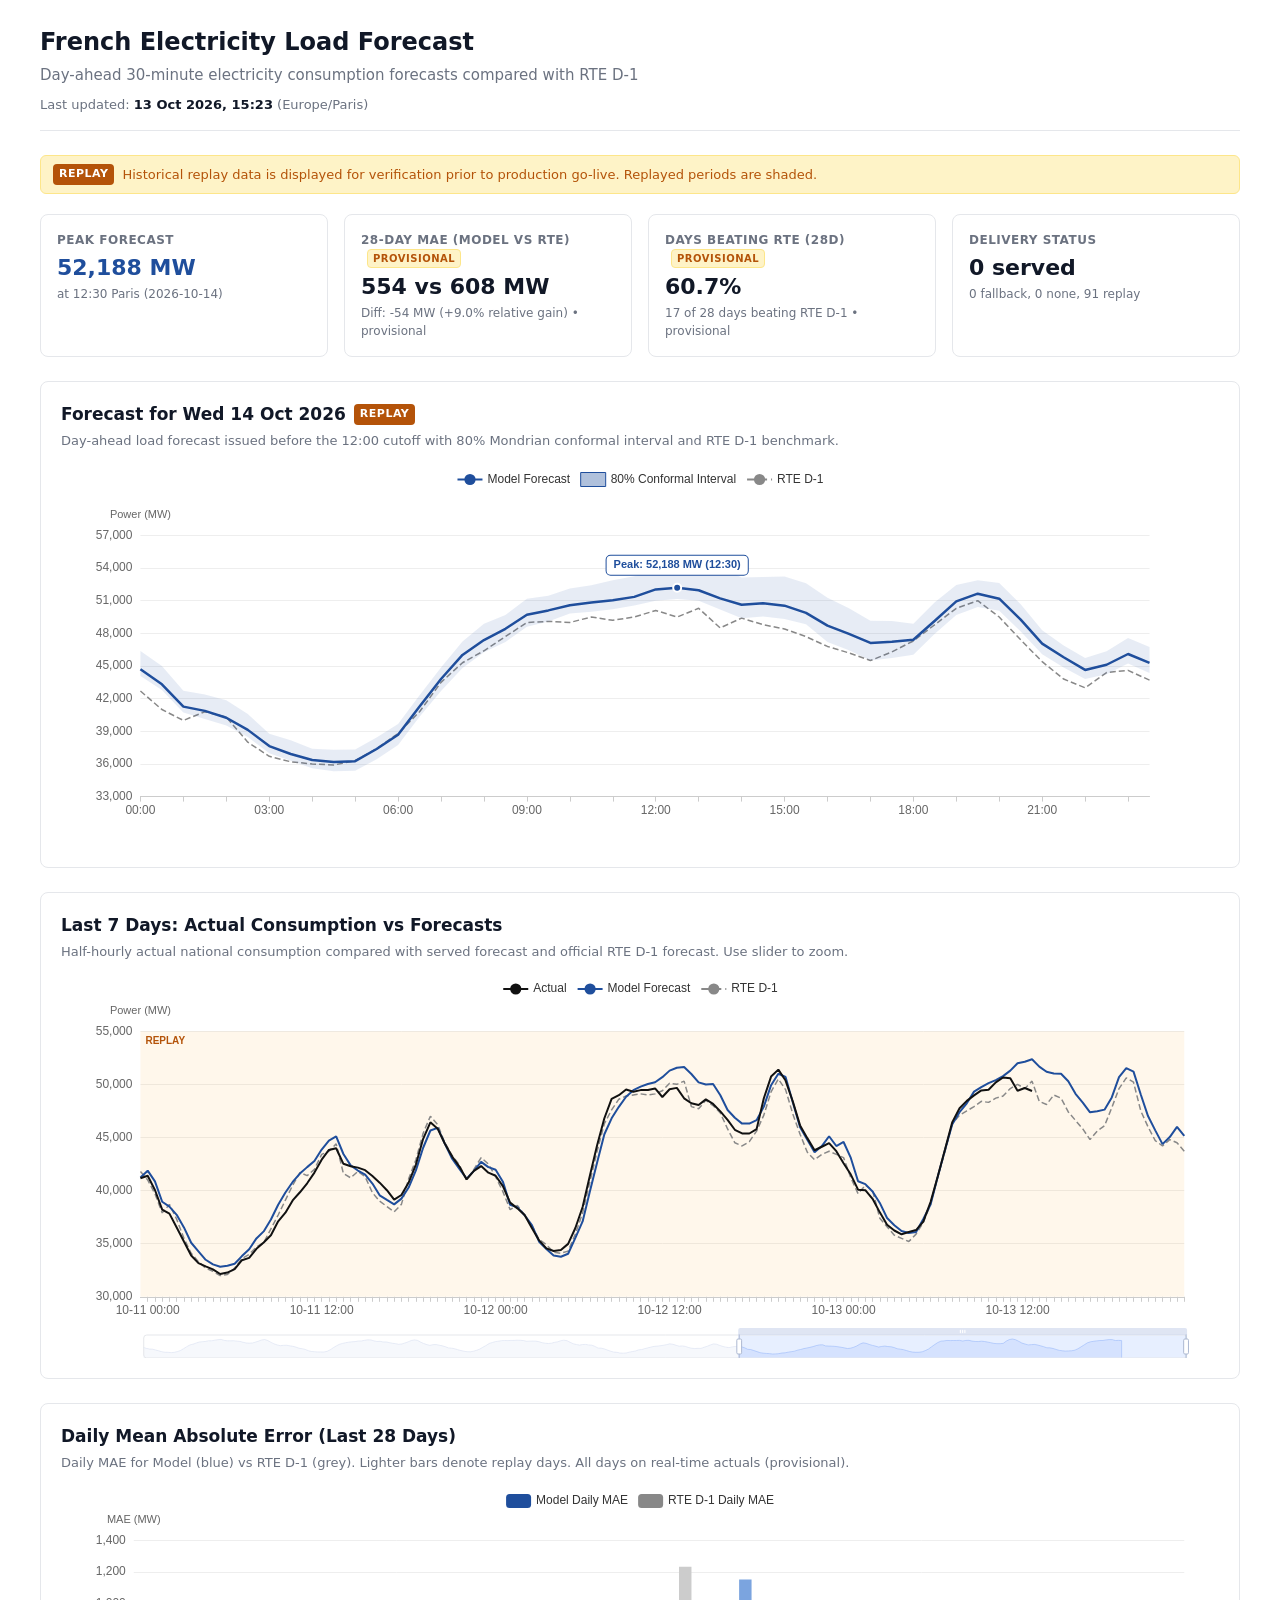
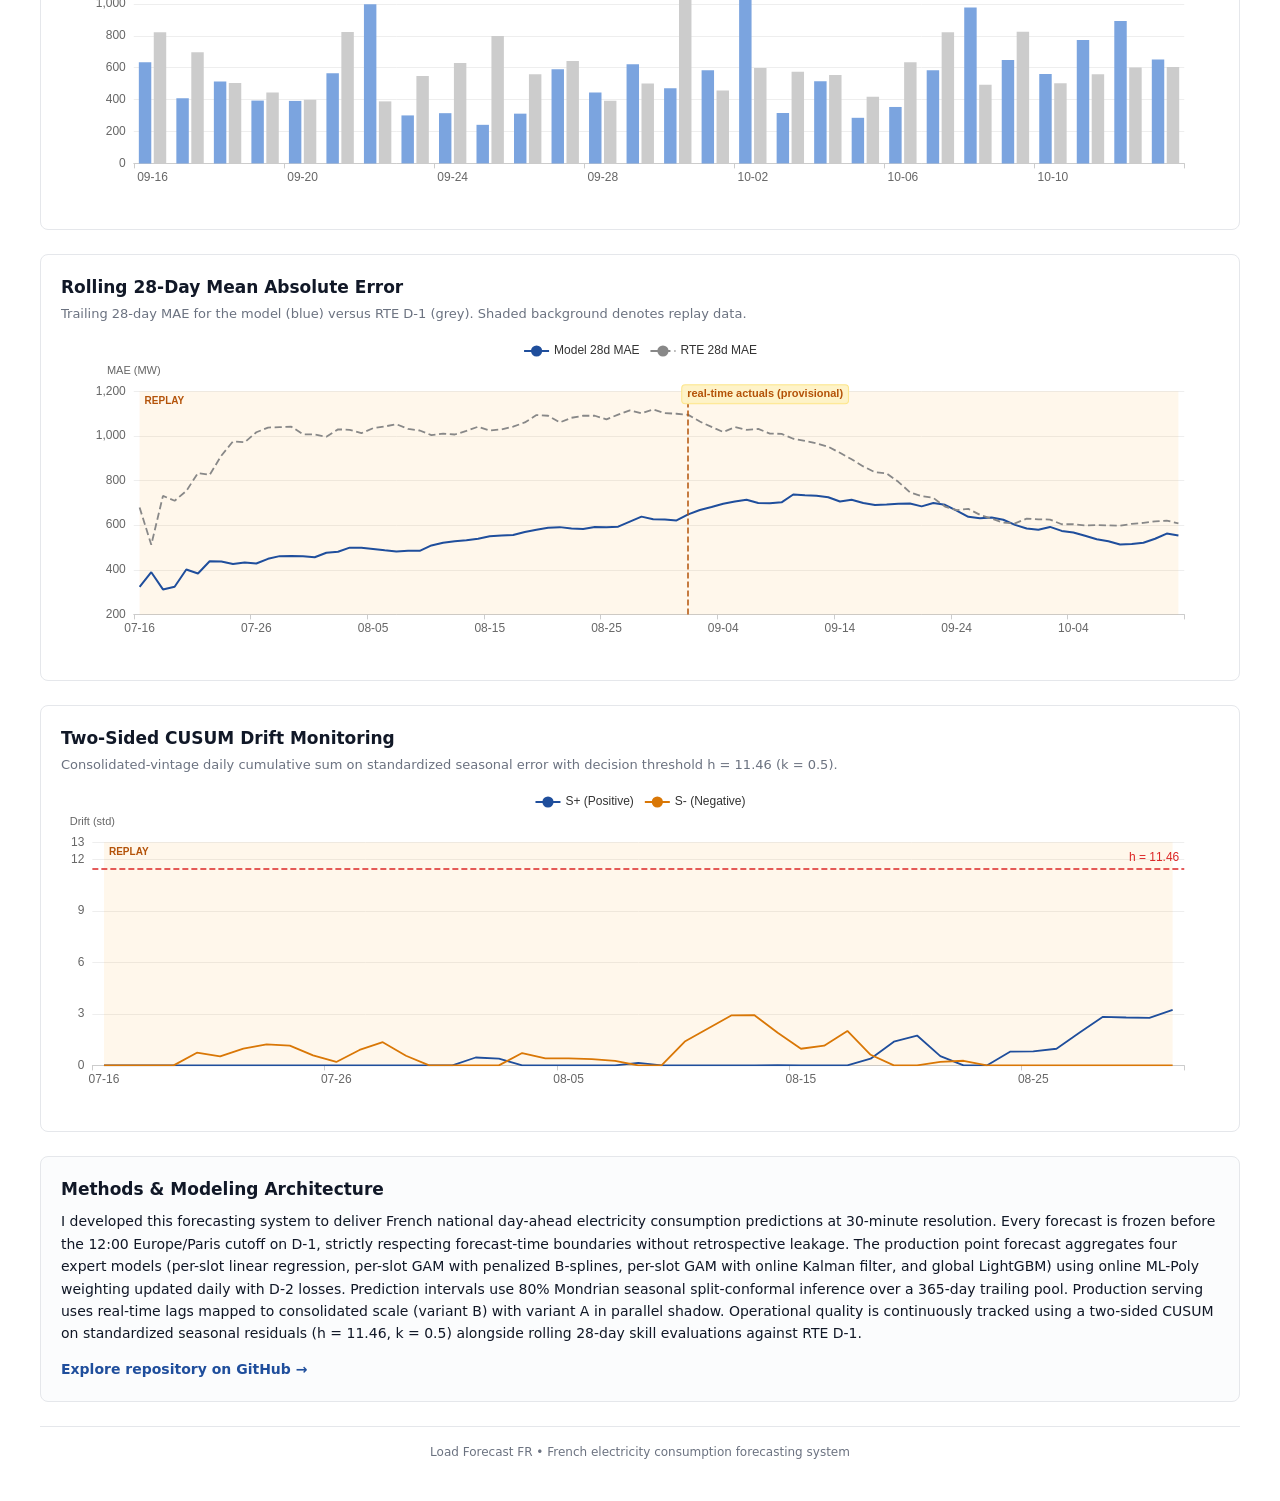
==== index.html @ 29a48f43 "Update public site data (2026-10-13 15:23:45)" ====
<!DOCTYPE html>
<html lang="en">
<head>
  <meta charset="UTF-8">
  <meta name="viewport" content="width=device-width, initial-scale=1.0">
  <title>French Electricity Load Forecast</title>
  <link rel="stylesheet" href="styles.css">
  <script src="vendor/echarts.min.js"></script>
</head>
<body>
  <div class="container">
    <header class="site-header">
      <h1 class="site-title">French Electricity Load Forecast</h1>
      <p class="site-subtitle">Day-ahead 30-minute electricity consumption forecasts compared with RTE D-1</p>
      <p class="site-meta">Last updated: <span id="meta-updated">Loading...</span> (Europe/Paris)</p>
    </header>

    <div id="replay-banner" class="replay-banner" style="display: none;">
      <span class="badge-replay">Replay</span>
      <span>Historical replay data is displayed for verification prior to production go-live. Replayed periods are shaded.</span>
    </div>

    <div id="empty-state" class="empty-state" style="display: none;">
      <h2 class="empty-state-title">No forecast data available</h2>
      <p class="empty-state-desc">The production database has not recorded any served forecasts yet. Data will appear automatically following scheduled runs.</p>
    </div>

    <div id="content-section">
      <!-- Header Tile Row -->
      <section class="tile-grid">
        <div class="tile-card">
          <div class="tile-label" id="tile-peak-label">Peak Forecast</div>
          <div class="tile-value tile-value-accent" id="tile-peak-mw">-</div>
          <div class="tile-subtext" id="tile-peak-sub">-</div>
        </div>
        <div class="tile-card">
          <div class="tile-label">
            <span>28-Day MAE (Model vs RTE)</span>
            <span id="tile-mae-provisional" class="badge-provisional" style="display: none;">provisional</span>
          </div>
          <div class="tile-value" id="tile-mae-val">-</div>
          <div class="tile-subtext" id="tile-mae-sub">-</div>
        </div>
        <div class="tile-card">
          <div class="tile-label">
            <span>Days Beating RTE (28d)</span>
            <span id="tile-beating-provisional" class="badge-provisional" style="display: none;">provisional</span>
          </div>
          <div class="tile-value" id="tile-beating-val">-</div>
          <div class="tile-subtext" id="tile-beating-sub">-</div>
        </div>
        <div class="tile-card">
          <div class="tile-label">Delivery Status</div>
          <div class="tile-value" id="tile-deliveries-val">-</div>
          <div class="tile-subtext" id="tile-deliveries-sub">-</div>
        </div>
      </section>

      <!-- Tomorrow Forecast Chart -->
      <section class="card">
        <div class="card-header">
          <div class="card-header-row">
            <div>
              <h2 class="card-title">
                <span id="forecast-card-title">Forecast</span>
                <span id="tomorrow-badge" class="badge-replay" style="display: none;">Replay</span>
              </h2>
              <p class="card-desc" id="tomorrow-card-desc">Day-ahead load forecast issued before the 12:00 cutoff with 80% Mondrian conformal interval and RTE D-1 benchmark.</p>
            </div>
            <div id="tomorrow-rte-note" class="note-pill" style="display: none;">RTE D-1 not yet published</div>
          </div>
        </div>
        <div id="chart-tomorrow" class="chart-container"></div>
      </section>

      <!-- Last 7 Days Actual vs Forecast Chart -->
      <section class="card">
        <div class="card-header">
          <h2 class="card-title">Last 7 Days: Actual Consumption vs Forecasts</h2>
          <p class="card-desc">Half-hourly actual national consumption compared with served forecast and official RTE D-1 forecast. Use slider to zoom.</p>
        </div>
        <div id="chart-recent7d" class="chart-container"></div>
      </section>

      <!-- Daily MAE Grouped Bar Chart (Last 28 Days) -->
      <section class="card">
        <div class="card-header">
          <h2 class="card-title">Daily Mean Absolute Error (Last 28 Days)</h2>
          <p class="card-desc" id="daily-mae-desc">Daily MAE for Model (blue) vs RTE D-1 (grey). Lighter bars denote replay days.</p>
        </div>
        <div id="chart-daily-mae-28d" class="chart-container-compact"></div>
      </section>

      <!-- Rolling 28-Day MAE Chart -->
      <section class="card">
        <div class="card-header">
          <h2 class="card-title">Rolling 28-Day Mean Absolute Error</h2>
          <p class="card-desc" id="rolling-mae-desc">Trailing 28-day MAE for the model (blue) versus RTE D-1 (grey). Shaded background denotes replay data.</p>
        </div>
        <div id="chart-rolling-mae" class="chart-container-compact"></div>
      </section>

      <!-- Drift Monitoring (CUSUM) Chart -->
      <section class="card">
        <div class="card-header">
          <h2 class="card-title">Two-Sided CUSUM Drift Monitoring</h2>
          <p class="card-desc">Consolidated-vintage daily cumulative sum on standardized seasonal error with decision threshold h = 11.46 (k = 0.5).</p>
        </div>
        <div id="chart-cusum" class="chart-container-compact"></div>
      </section>

      <!-- Methods and Codebase Overview -->
      <section class="methods-card">
        <h2 class="card-title" style="margin-bottom: 8px;">Methods & Modeling Architecture</h2>
        <p>
          I developed this forecasting system to deliver French national day-ahead electricity consumption predictions at 30-minute resolution.
          Every forecast is frozen before the 12:00 Europe/Paris cutoff on D-1, strictly respecting forecast-time boundaries without retrospective leakage.
          The production point forecast aggregates four expert models (per-slot linear regression, per-slot GAM with penalized B-splines, per-slot GAM with online Kalman filter, and global LightGBM) using online ML-Poly weighting updated daily with D-2 losses.
          Prediction intervals use 80% Mondrian seasonal split-conformal inference over a 365-day trailing pool.
          Production serving uses real-time lags mapped to consolidated scale (variant B) with variant A in parallel shadow.
          Operational quality is continuously tracked using a two-sided CUSUM on standardized seasonal residuals (h = 11.46, k = 0.5) alongside rolling 28-day skill evaluations against RTE D-1.
        </p>
        <a class="methods-link" href="https://github.com/mikaso67/load-forecast-fr" target="_blank" rel="noopener">Explore repository on GitHub &rarr;</a>
      </section>
    </div>

    <footer class="site-footer">
      <p>Load Forecast FR &bull; French electricity consumption forecasting system</p>
    </footer>
  </div>

  <script src="app.js"></script>
</body>
</html>
---- styles.css ----
/* Static public dashboard styling */

:root {
  --accent: #1f4e9c;
  --accent-light: rgba(31, 78, 156, 0.12);
  --rte: #888888;
  --actual: #222222;
  --bg-page: #ffffff;
  --bg-card: #ffffff;
  --border-color: #e5e7eb;
  --text-main: #111827;
  --text-muted: #6b7280;
  --replay-amber: #b45309;
  --replay-bg: #fef3c7;
  --font-family: system-ui, -apple-system, BlinkMacSystemFont, "Segoe UI", Roboto, Helvetica, Arial, sans-serif;
}

* {
  box-sizing: border-box;
  margin: 0;
  padding: 0;
}

body {
  font-family: var(--font-family);
  background-color: var(--bg-page);
  color: var(--text-main);
  line-height: 1.5;
  padding: 24px 16px;
  -webkit-font-smoothing: antialiased;
  font-variant-numeric: tabular-nums;
  font-feature-settings: "tnum";
}

.tile-value, .tile-subtext, .card-title, .chart-container, .chart-container-compact, text {
  font-variant-numeric: tabular-nums;
  font-feature-settings: "tnum";
}

.container {
  max-width: 1200px;
  margin: 0 auto;
}

/* Header */
.site-header {
  margin-bottom: 24px;
  padding-bottom: 16px;
  border-bottom: 1px solid var(--border-color);
}

.site-title {
  font-size: 24px;
  font-weight: 700;
  color: var(--text-main);
  margin-bottom: 4px;
}

.site-subtitle {
  font-size: 15px;
  color: var(--text-muted);
  margin-bottom: 8px;
}

.site-meta {
  font-size: 13px;
  color: var(--text-muted);
}

.site-meta span {
  font-weight: 600;
  color: var(--text-main);
}

/* Replay Banner */
.replay-banner {
  background-color: var(--replay-bg);
  color: var(--replay-amber);
  border: 1px solid #fde68a;
  border-radius: 6px;
  padding: 8px 12px;
  font-size: 13px;
  margin-bottom: 20px;
  display: flex;
  align-items: center;
  gap: 8px;
}

.badge-replay {
  display: inline-block;
  background-color: var(--replay-amber);
  color: #ffffff;
  font-size: 11px;
  font-weight: 700;
  padding: 2px 6px;
  border-radius: 4px;
  text-transform: uppercase;
  letter-spacing: 0.5px;
}

.badge-provisional {
  display: inline-block;
  background-color: var(--replay-bg);
  color: var(--replay-amber);
  border: 1px solid #fde68a;
  font-size: 10px;
  font-weight: 700;
  padding: 1px 5px;
  border-radius: 4px;
  text-transform: uppercase;
  letter-spacing: 0.5px;
  margin-left: 6px;
  vertical-align: middle;
}

/* Header Tile Row */
.tile-grid {
  display: grid;
  grid-template-columns: repeat(4, 1fr);
  gap: 16px;
  margin-bottom: 24px;
}

.tile-card {
  background-color: var(--bg-card);
  border: 1px solid var(--border-color);
  border-radius: 8px;
  padding: 16px;
}

.tile-label {
  font-size: 12px;
  text-transform: uppercase;
  letter-spacing: 0.5px;
  color: var(--text-muted);
  margin-bottom: 6px;
  font-weight: 600;
}

.tile-value {
  font-size: 22px;
  font-weight: 700;
  color: var(--text-main);
  line-height: 1.2;
  margin-bottom: 4px;
}

.tile-subtext {
  font-size: 12px;
  color: var(--text-muted);
}

.tile-value-accent {
  color: var(--accent);
}

/* Cards & Charts */
.card {
  background-color: var(--bg-card);
  border: 1px solid var(--border-color);
  border-radius: 8px;
  padding: 20px;
  margin-bottom: 24px;
}

.card-header {
  margin-bottom: 16px;
}

.card-title {
  font-size: 17px;
  font-weight: 700;
  color: var(--text-main);
  margin-bottom: 4px;
  display: flex;
  align-items: center;
  gap: 8px;
}

.card-desc {
  font-size: 13px;
  color: var(--text-muted);
}

.card-header-row {
  display: flex;
  justify-content: space-between;
  align-items: flex-start;
  flex-wrap: wrap;
  gap: 8px;
}

.note-pill {
  display: inline-flex;
  align-items: center;
  padding: 3px 8px;
  font-size: 11px;
  font-weight: 500;
  color: #6b7280;
  background-color: #f3f4f6;
  border: 1px solid #e5e7eb;
  border-radius: 9999px;
  white-space: nowrap;
}

.chart-container {
  width: 100%;
  height: 380px;
}

.chart-container-compact {
  height: 320px;
}

/* Methods Section */
.methods-card {
  background-color: #fbfcfd;
  border: 1px solid var(--border-color);
  border-radius: 8px;
  padding: 20px;
  margin-bottom: 24px;
}

.methods-card p {
  font-size: 14px;
  color: var(--text-main);
  margin-bottom: 12px;
  line-height: 1.6;
}

.methods-link {
  font-size: 14px;
  font-weight: 600;
  color: var(--accent);
  text-decoration: none;
}

.methods-link:hover {
  text-decoration: underline;
}

/* Empty State */
.empty-state {
  background-color: #f9fafb;
  border: 1px dashed var(--border-color);
  border-radius: 8px;
  padding: 48px 24px;
  text-align: center;
  margin: 32px 0;
}

.empty-state-title {
  font-size: 18px;
  font-weight: 600;
  color: var(--text-main);
  margin-bottom: 8px;
}

.empty-state-desc {
  font-size: 14px;
  color: var(--text-muted);
  max-width: 500px;
  margin: 0 auto;
}

/* Footer */
.site-footer {
  text-align: center;
  font-size: 12px;
  color: var(--text-muted);
  padding: 16px 0;
  border-top: 1px solid var(--border-color);
}

/* Responsive Styles */
@media (max-width: 900px) {
  .tile-grid {
    grid-template-columns: repeat(2, 1fr);
  }
}

@media (max-width: 480px) {
  body {
    padding: 16px 12px;
  }

  .site-title {
    font-size: 20px;
  }

  .tile-grid {
    grid-template-columns: 1fr;
    gap: 12px;
  }

  .card {
    padding: 14px;
    margin-bottom: 16px;
  }

  .chart-container {
    height: 280px;
  }

  .chart-container-compact {
    height: 260px;
  }
}
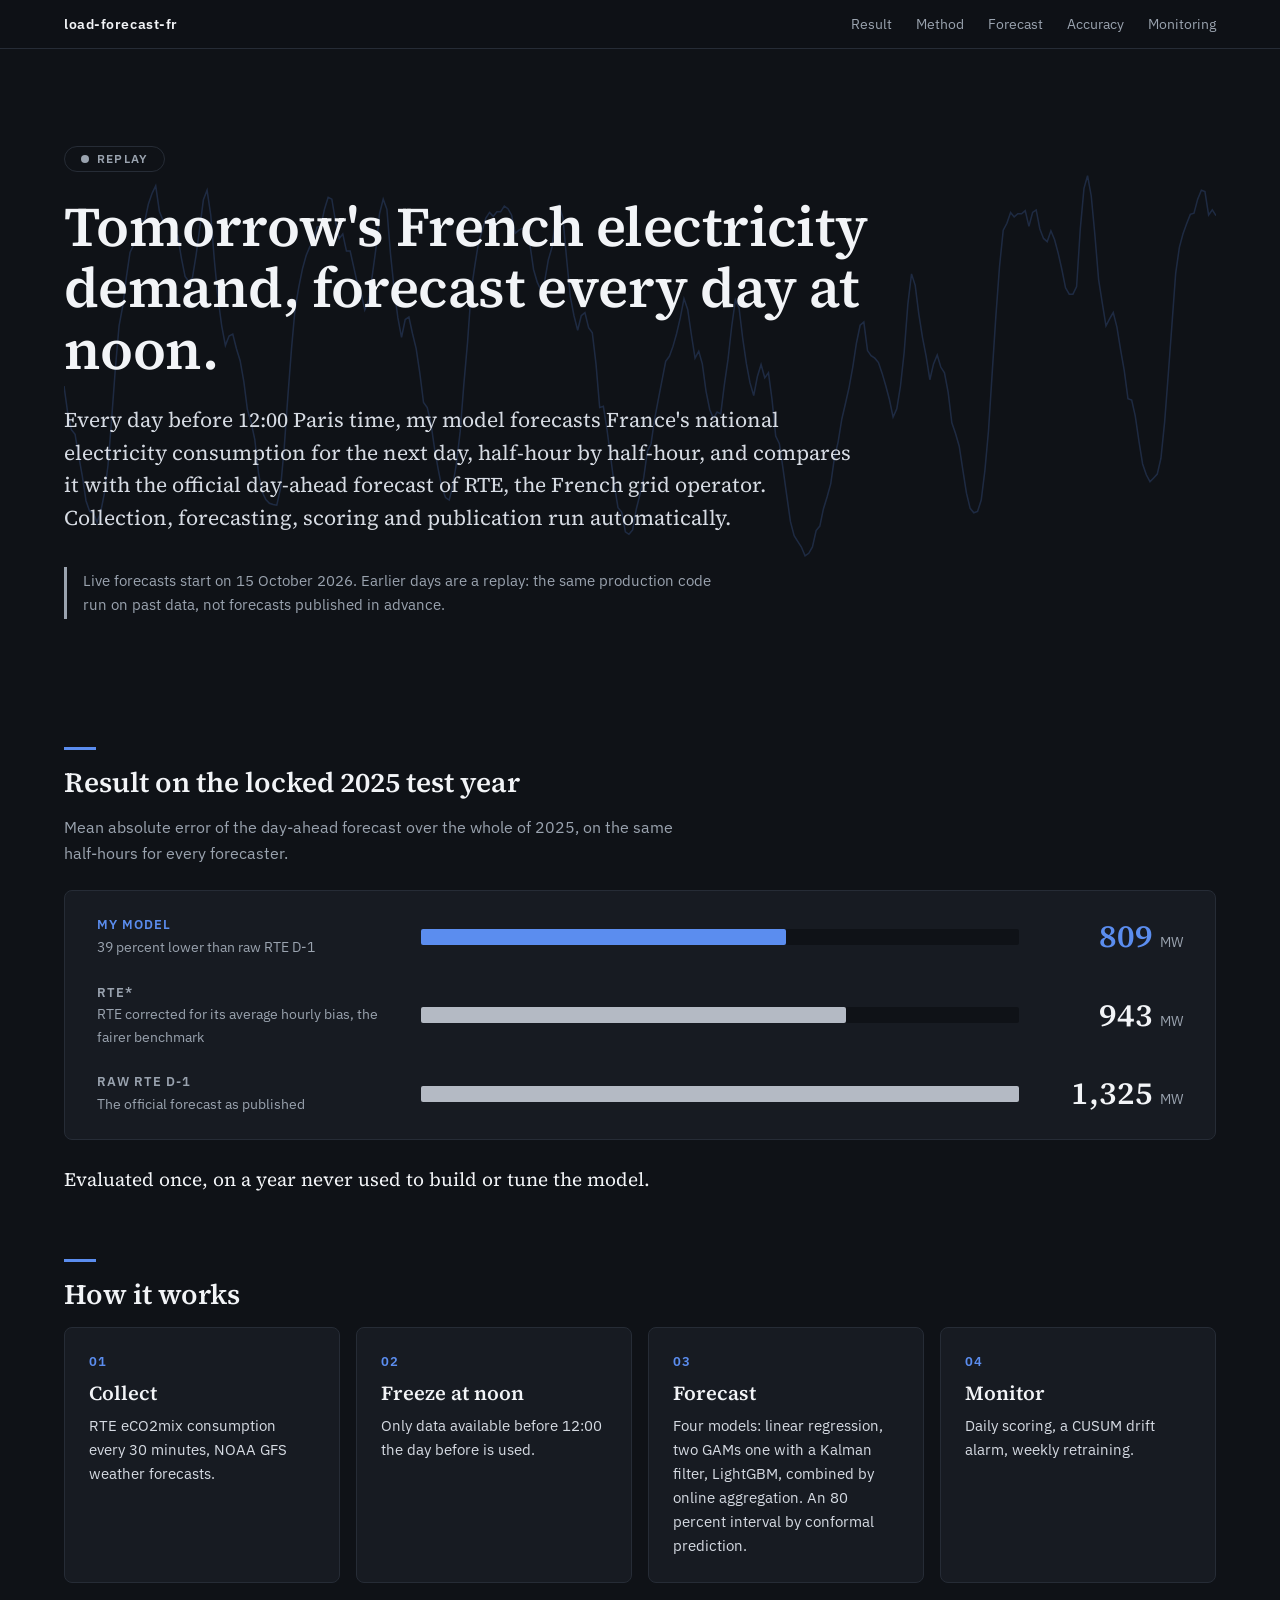
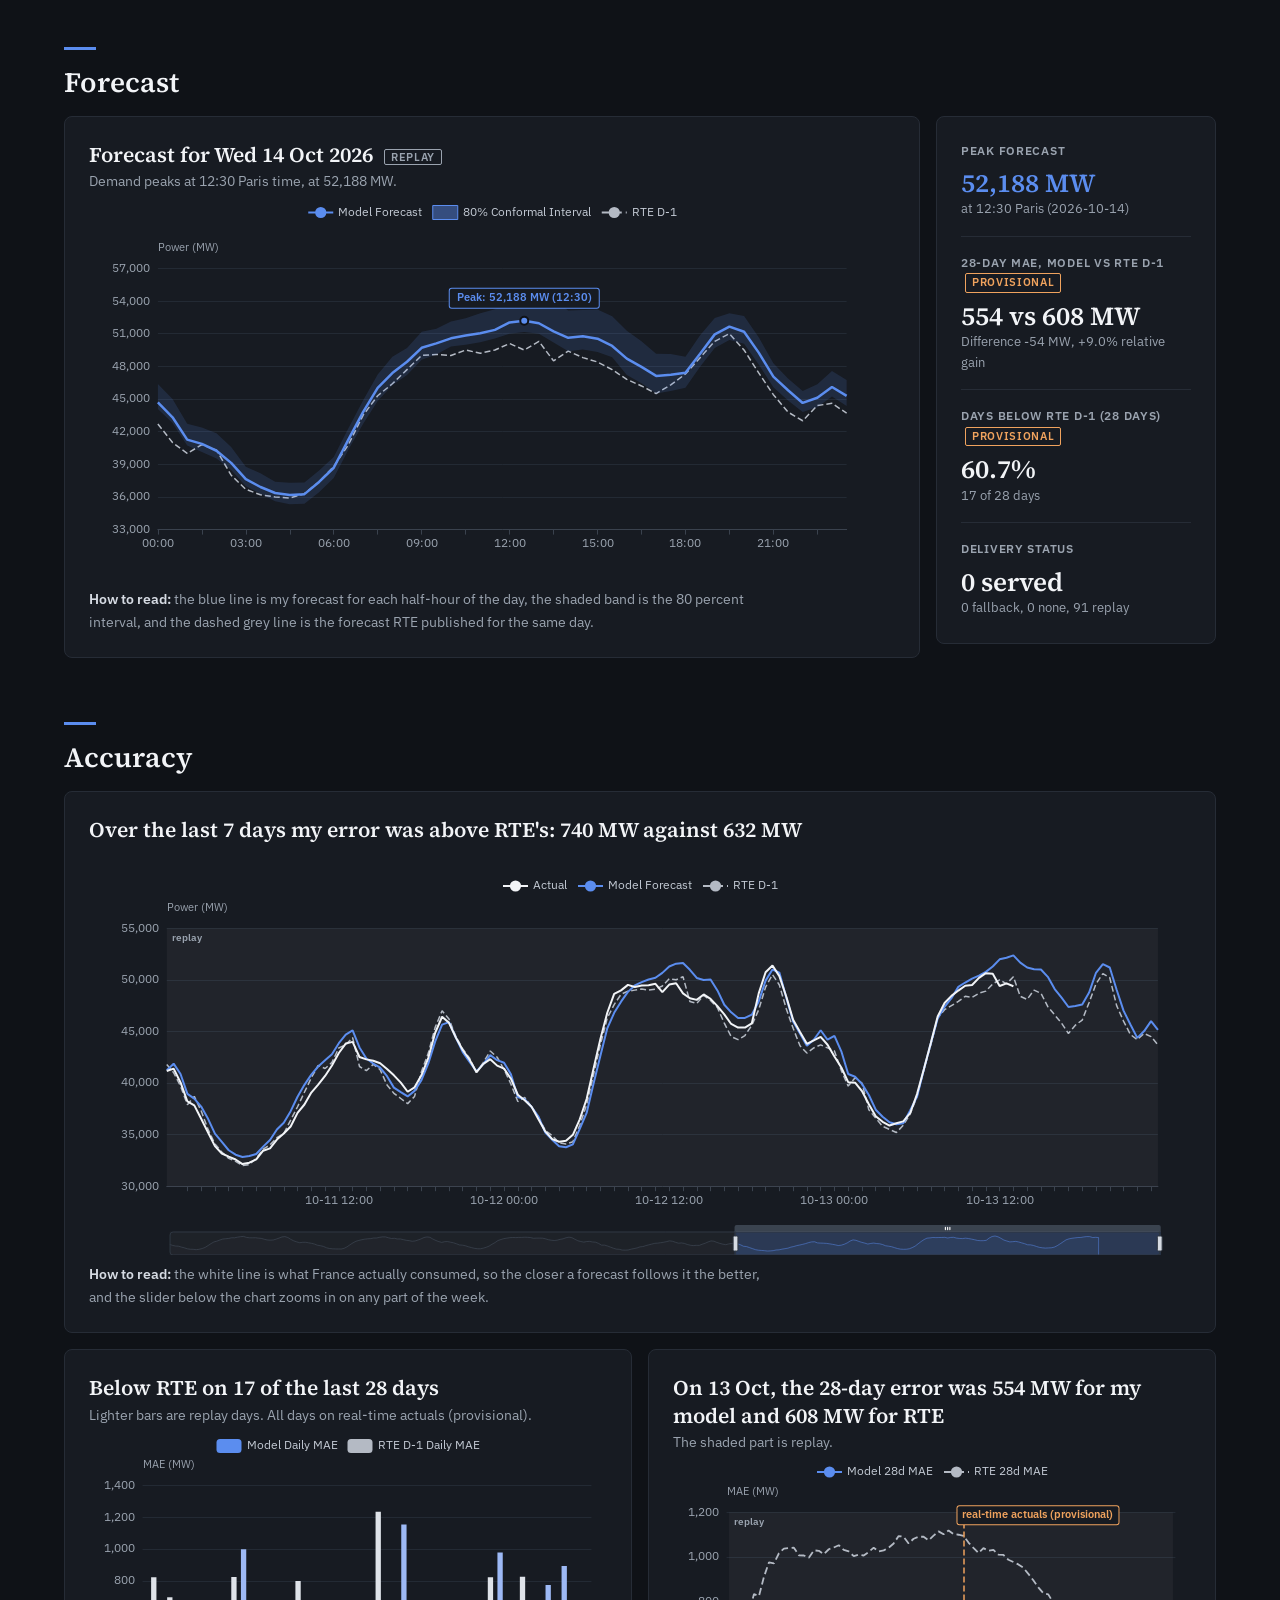
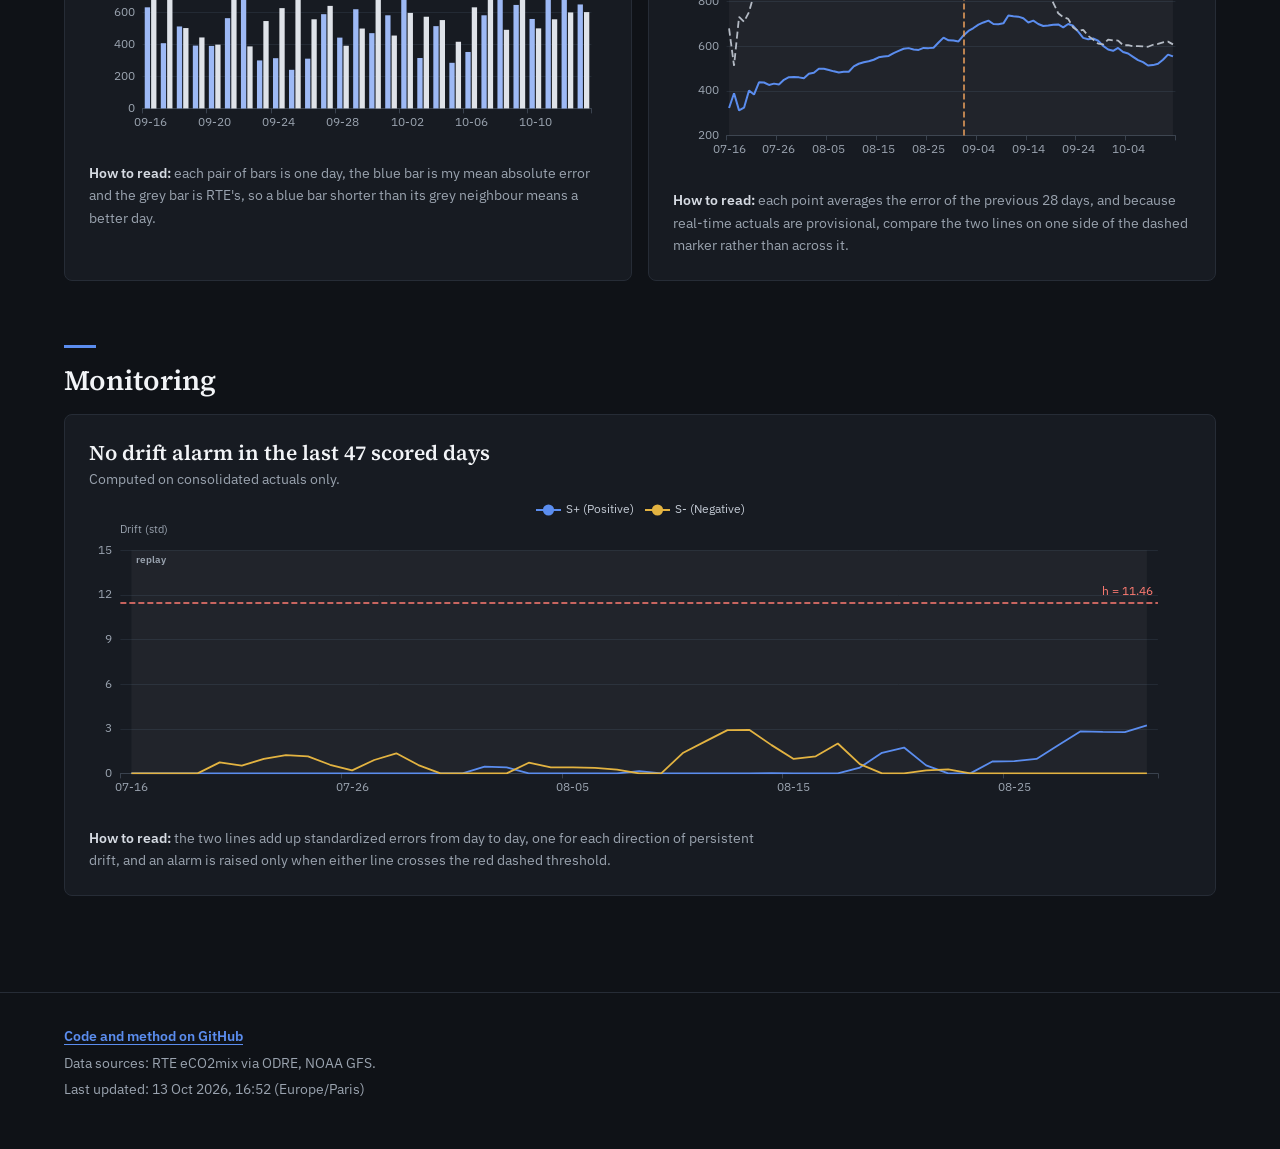
==== commit 91c47933: "Update public site data (2026-10-13 16:52:54)" ====
--- a/index.html
+++ b/index.html
@@ -3,131 +3,184 @@
 <head>
   <meta charset="UTF-8">
   <meta name="viewport" content="width=device-width, initial-scale=1.0">
+  <meta name="color-scheme" content="dark">
+  <meta name="theme-color" content="#0f1217">
   <title>French Electricity Load Forecast</title>
+  <meta name="description" content="A day-ahead forecast of French national electricity consumption, scored every day against the official RTE D-1 forecast.">
+  <link rel="preload" href="vendor/fonts/source-serif-4-latin-600-normal.woff2" as="font" type="font/woff2" crossorigin>
+  <link rel="preload" href="vendor/fonts/ibm-plex-sans-latin-400-normal.woff2" as="font" type="font/woff2" crossorigin>
   <link rel="stylesheet" href="styles.css">
   <script src="vendor/echarts.min.js"></script>
 </head>
 <body>
-  <div class="container">
-    <header class="site-header">
-      <h1 class="site-title">French Electricity Load Forecast</h1>
-      <p class="site-subtitle">Day-ahead 30-minute electricity consumption forecasts compared with RTE D-1</p>
-      <p class="site-meta">Last updated: <span id="meta-updated">Loading...</span> (Europe/Paris)</p>
-    </header>
+  <header class="topbar">
+    <div class="topbar-inner">
+      <a class="brand" href="#top">load-forecast-fr</a>
+      <nav class="nav" aria-label="Sections">
+        <a href="#result">Result</a>
+        <a href="#method">Method</a>
+        <a href="#forecast" data-needs-data>Forecast</a>
+        <a href="#accuracy" data-needs-data>Accuracy</a>
+        <a href="#monitoring" data-needs-data>Monitoring</a>
+      </nav>
+    </div>
+  </header>
 
-    <div id="replay-banner" class="replay-banner" style="display: none;">
-      <span class="badge-replay">Replay</span>
-      <span>Historical replay data is displayed for verification prior to production go-live. Replayed periods are shaded.</span>
-    </div>
+  <main id="top" class="page">
+    <section class="hero">
+      <svg id="hero-curve" class="hero-curve" aria-hidden="true" focusable="false" preserveAspectRatio="none"></svg>
+      <div class="hero-body">
+        <p id="status-pill" class="pill" hidden></p>
+        <h1 class="hero-title">Tomorrow's French electricity demand, forecast every day at noon.</h1>
+        <p class="hero-lead">Every day before 12:00 Paris time, my model forecasts France's national electricity consumption for the next day, half-hour by half-hour, and compares it with the official day-ahead forecast of RTE, the French grid operator. Collection, forecasting, scoring and publication run automatically.</p>
+        <p id="replay-banner" class="replay-notice" hidden>Live forecasts start on 15 October 2026. Earlier days are a replay: the same production code run on past data, not forecasts published in advance.</p>
+      </div>
+    </section>
 
-    <div id="empty-state" class="empty-state" style="display: none;">
-      <h2 class="empty-state-title">No forecast data available</h2>
+    <section id="result" class="section" aria-labelledby="result-heading">
+      <h2 id="result-heading" class="section-title">Result on the locked 2025 test year</h2>
+      <p class="section-lead">Mean absolute error of the day-ahead forecast over the whole of 2025, on the same half-hours for every forecaster.</p>
+      <div class="panel bars">
+        <div class="bar-row bar-model">
+          <div class="bar-meta">
+            <p class="bar-label">My model</p>
+            <p class="bar-note">39 percent lower than raw RTE D-1</p>
+          </div>
+          <div class="bar-track"><span class="bar-fill" style="width: 61%;"></span></div>
+          <p class="bar-value">809 <span class="unit">MW</span></p>
+        </div>
+        <div class="bar-row">
+          <div class="bar-meta">
+            <p class="bar-label">RTE*</p>
+            <p class="bar-note">RTE corrected for its average hourly bias, the fairer benchmark</p>
+          </div>
+          <div class="bar-track"><span class="bar-fill" style="width: 71%;"></span></div>
+          <p class="bar-value">943 <span class="unit">MW</span></p>
+        </div>
+        <div class="bar-row">
+          <div class="bar-meta">
+            <p class="bar-label">Raw RTE D-1</p>
+            <p class="bar-note">The official forecast as published</p>
+          </div>
+          <div class="bar-track"><span class="bar-fill" style="width: 100%;"></span></div>
+          <p class="bar-value">1,325 <span class="unit">MW</span></p>
+        </div>
+      </div>
+      <p class="result-line">Evaluated once, on a year never used to build or tune the model.</p>
+    </section>
+
+    <section id="method" class="section" aria-labelledby="how-heading">
+      <h2 id="how-heading" class="section-title">How it works</h2>
+      <ol class="steps">
+        <li class="panel step">
+          <h3 class="step-title">Collect</h3>
+          <p>RTE eCO2mix consumption every 30 minutes, NOAA GFS weather forecasts.</p>
+        </li>
+        <li class="panel step">
+          <h3 class="step-title">Freeze at noon</h3>
+          <p>Only data available before 12:00 the day before is used.</p>
+        </li>
+        <li class="panel step">
+          <h3 class="step-title">Forecast</h3>
+          <p>Four models: linear regression, two GAMs one with a Kalman filter, LightGBM, combined by online aggregation. An 80 percent interval by conformal prediction.</p>
+        </li>
+        <li class="panel step">
+          <h3 class="step-title">Monitor</h3>
+          <p>Daily scoring, a CUSUM drift alarm, weekly retraining.</p>
+        </li>
+      </ol>
+    </section>
+
+    <div id="empty-state" class="panel empty-state" hidden>
+      <h3 class="empty-state-title">No forecast data available</h3>
       <p class="empty-state-desc">The production database has not recorded any served forecasts yet. Data will appear automatically following scheduled runs.</p>
     </div>
 
     <div id="content-section">
-      <!-- Header Tile Row -->
-      <section class="tile-grid">
-        <div class="tile-card">
-          <div class="tile-label" id="tile-peak-label">Peak Forecast</div>
-          <div class="tile-value tile-value-accent" id="tile-peak-mw">-</div>
-          <div class="tile-subtext" id="tile-peak-sub">-</div>
-        </div>
-        <div class="tile-card">
-          <div class="tile-label">
-            <span>28-Day MAE (Model vs RTE)</span>
-            <span id="tile-mae-provisional" class="badge-provisional" style="display: none;">provisional</span>
-          </div>
-          <div class="tile-value" id="tile-mae-val">-</div>
-          <div class="tile-subtext" id="tile-mae-sub">-</div>
-        </div>
-        <div class="tile-card">
-          <div class="tile-label">
-            <span>Days Beating RTE (28d)</span>
-            <span id="tile-beating-provisional" class="badge-provisional" style="display: none;">provisional</span>
-          </div>
-          <div class="tile-value" id="tile-beating-val">-</div>
-          <div class="tile-subtext" id="tile-beating-sub">-</div>
-        </div>
-        <div class="tile-card">
-          <div class="tile-label">Delivery Status</div>
-          <div class="tile-value" id="tile-deliveries-val">-</div>
-          <div class="tile-subtext" id="tile-deliveries-sub">-</div>
+      <section id="forecast" class="section" aria-labelledby="forecast-heading">
+        <h2 id="forecast-heading" class="section-title">Forecast</h2>
+        <div class="forecast-layout">
+          <article class="panel chart-block forecast-chart">
+            <div class="chart-head">
+              <h3 class="chart-title"><span id="forecast-card-title">Forecast</span> <span id="tomorrow-badge" class="tag-replay" hidden>Replay</span></h3>
+              <span id="tomorrow-rte-note" class="chart-flag" hidden>RTE D-1 not yet published</span>
+            </div>
+            <p class="chart-finding" id="tomorrow-finding"></p>
+            <div id="chart-tomorrow" class="chart"></div>
+            <p class="how-to-read"><strong>How to read:</strong> the blue line is my forecast for each half-hour of the day, the shaded band is the 80 percent interval, and the dashed grey line is the forecast RTE published for the same day.</p>
+          </article>
+
+          <dl class="panel figures">
+            <div class="figure">
+              <dt id="tile-peak-label">Peak Forecast</dt>
+              <dd class="figure-value figure-accent" id="tile-peak-mw">-</dd>
+              <dd class="figure-sub" id="tile-peak-sub">-</dd>
+            </div>
+            <div class="figure">
+              <dt>28-day MAE, model vs RTE D-1 <span id="tile-mae-provisional" class="tag-provisional" hidden>provisional</span></dt>
+              <dd class="figure-value" id="tile-mae-val">-</dd>
+              <dd class="figure-sub" id="tile-mae-sub">-</dd>
+            </div>
+            <div class="figure">
+              <dt>Days below RTE D-1 (28 days) <span id="tile-beating-provisional" class="tag-provisional" hidden>provisional</span></dt>
+              <dd class="figure-value" id="tile-beating-val">-</dd>
+              <dd class="figure-sub" id="tile-beating-sub">-</dd>
+            </div>
+            <div class="figure">
+              <dt>Delivery status</dt>
+              <dd class="figure-value" id="tile-deliveries-val">-</dd>
+              <dd class="figure-sub" id="tile-deliveries-sub">-</dd>
+            </div>
+          </dl>
         </div>
       </section>
 
-      <!-- Tomorrow Forecast Chart -->
-      <section class="card">
-        <div class="card-header">
-          <div class="card-header-row">
-            <div>
-              <h2 class="card-title">
-                <span id="forecast-card-title">Forecast</span>
-                <span id="tomorrow-badge" class="badge-replay" style="display: none;">Replay</span>
-              </h2>
-              <p class="card-desc" id="tomorrow-card-desc">Day-ahead load forecast issued before the 12:00 cutoff with 80% Mondrian conformal interval and RTE D-1 benchmark.</p>
-            </div>
-            <div id="tomorrow-rte-note" class="note-pill" style="display: none;">RTE D-1 not yet published</div>
-          </div>
+      <section id="accuracy" class="section" aria-labelledby="accuracy-heading">
+        <h2 id="accuracy-heading" class="section-title">Accuracy</h2>
+
+        <article class="panel chart-block">
+          <h3 class="chart-title" id="title-recent7d">Last 7 days: actual consumption against both forecasts</h3>
+          <p class="chart-finding" id="finding-recent7d"></p>
+          <div id="chart-recent7d" class="chart"></div>
+          <p class="how-to-read"><strong>How to read:</strong> the white line is what France actually consumed, so the closer a forecast follows it the better, and the slider below the chart zooms in on any part of the week.</p>
+        </article>
+
+        <div class="pair">
+          <article class="panel chart-block">
+            <h3 class="chart-title" id="title-daily-mae">Daily error against RTE D-1, last 28 days</h3>
+            <p class="chart-finding" id="daily-mae-desc"></p>
+            <div id="chart-daily-mae-28d" class="chart chart-compact"></div>
+            <p class="how-to-read"><strong>How to read:</strong> each pair of bars is one day, the blue bar is my mean absolute error and the grey bar is RTE's, so a blue bar shorter than its grey neighbour means a better day.</p>
+          </article>
+
+          <article class="panel chart-block">
+            <h3 class="chart-title" id="title-rolling-mae">Rolling 28-day error</h3>
+            <p class="chart-finding" id="rolling-mae-desc"></p>
+            <div id="chart-rolling-mae" class="chart chart-compact"></div>
+            <p class="how-to-read"><strong>How to read:</strong> each point averages the error of the previous 28 days, and because real-time actuals are provisional, compare the two lines on one side of the dashed marker rather than across it.</p>
+          </article>
         </div>
-        <div id="chart-tomorrow" class="chart-container"></div>
       </section>
 
-      <!-- Last 7 Days Actual vs Forecast Chart -->
-      <section class="card">
-        <div class="card-header">
-          <h2 class="card-title">Last 7 Days: Actual Consumption vs Forecasts</h2>
-          <p class="card-desc">Half-hourly actual national consumption compared with served forecast and official RTE D-1 forecast. Use slider to zoom.</p>
-        </div>
-        <div id="chart-recent7d" class="chart-container"></div>
-      </section>
-
-      <!-- Daily MAE Grouped Bar Chart (Last 28 Days) -->
-      <section class="card">
-        <div class="card-header">
-          <h2 class="card-title">Daily Mean Absolute Error (Last 28 Days)</h2>
-          <p class="card-desc" id="daily-mae-desc">Daily MAE for Model (blue) vs RTE D-1 (grey). Lighter bars denote replay days.</p>
-        </div>
-        <div id="chart-daily-mae-28d" class="chart-container-compact"></div>
-      </section>
-
-      <!-- Rolling 28-Day MAE Chart -->
-      <section class="card">
-        <div class="card-header">
-          <h2 class="card-title">Rolling 28-Day Mean Absolute Error</h2>
-          <p class="card-desc" id="rolling-mae-desc">Trailing 28-day MAE for the model (blue) versus RTE D-1 (grey). Shaded background denotes replay data.</p>
-        </div>
-        <div id="chart-rolling-mae" class="chart-container-compact"></div>
-      </section>
-
-      <!-- Drift Monitoring (CUSUM) Chart -->
-      <section class="card">
-        <div class="card-header">
-          <h2 class="card-title">Two-Sided CUSUM Drift Monitoring</h2>
-          <p class="card-desc">Consolidated-vintage daily cumulative sum on standardized seasonal error with decision threshold h = 11.46 (k = 0.5).</p>
-        </div>
-        <div id="chart-cusum" class="chart-container-compact"></div>
-      </section>
-
-      <!-- Methods and Codebase Overview -->
-      <section class="methods-card">
-        <h2 class="card-title" style="margin-bottom: 8px;">Methods & Modeling Architecture</h2>
-        <p>
-          I developed this forecasting system to deliver French national day-ahead electricity consumption predictions at 30-minute resolution.
-          Every forecast is frozen before the 12:00 Europe/Paris cutoff on D-1, strictly respecting forecast-time boundaries without retrospective leakage.
-          The production point forecast aggregates four expert models (per-slot linear regression, per-slot GAM with penalized B-splines, per-slot GAM with online Kalman filter, and global LightGBM) using online ML-Poly weighting updated daily with D-2 losses.
-          Prediction intervals use 80% Mondrian seasonal split-conformal inference over a 365-day trailing pool.
-          Production serving uses real-time lags mapped to consolidated scale (variant B) with variant A in parallel shadow.
-          Operational quality is continuously tracked using a two-sided CUSUM on standardized seasonal residuals (h = 11.46, k = 0.5) alongside rolling 28-day skill evaluations against RTE D-1.
-        </p>
-        <a class="methods-link" href="https://github.com/mikaso67/load-forecast-fr" target="_blank" rel="noopener">Explore repository on GitHub &rarr;</a>
+      <section id="monitoring" class="section" aria-labelledby="monitoring-heading">
+        <h2 id="monitoring-heading" class="section-title">Monitoring</h2>
+        <article class="panel chart-block">
+          <h3 class="chart-title" id="title-cusum">Drift monitor</h3>
+          <p class="chart-finding" id="finding-cusum"></p>
+          <div id="chart-cusum" class="chart chart-compact"></div>
+          <p class="how-to-read"><strong>How to read:</strong> the two lines add up standardized errors from day to day, one for each direction of persistent drift, and an alarm is raised only when either line crosses the red dashed threshold.</p>
+        </article>
       </section>
     </div>
+  </main>
 
-    <footer class="site-footer">
-      <p>Load Forecast FR &bull; French electricity consumption forecasting system</p>
-    </footer>
-  </div>
+  <footer class="footer">
+    <div class="footer-inner">
+      <p class="footer-links"><a href="https://github.com/mikaso67/load-forecast-fr" target="_blank" rel="noopener">Code and method on GitHub</a></p>
+      <p>Data sources: RTE eCO2mix via ODRE, NOAA GFS.</p>
+      <p>Last updated: <span id="meta-updated">Loading...</span> (Europe/Paris)</p>
+    </div>
+  </footer>
 
   <script src="app.js"></script>
 </body>
--- a/styles.css
+++ b/styles.css
@@ -1,18 +1,59 @@
-/* Static public dashboard styling */
+/* Public results page, dark theme. Fonts are vendored (SIL OFL, see vendor/fonts) so the page works offline. */
+
+@font-face {
+  font-family: "Source Serif 4";
+  font-weight: 400;
+  font-style: normal;
+  font-display: swap;
+  src: url("vendor/fonts/source-serif-4-latin-400-normal.woff2") format("woff2");
+}
+
+@font-face {
+  font-family: "Source Serif 4";
+  font-weight: 600;
+  font-style: normal;
+  font-display: swap;
+  src: url("vendor/fonts/source-serif-4-latin-600-normal.woff2") format("woff2");
+}
+
+@font-face {
+  font-family: "IBM Plex Sans";
+  font-weight: 400;
+  font-style: normal;
+  font-display: swap;
+  src: url("vendor/fonts/ibm-plex-sans-latin-400-normal.woff2") format("woff2");
+}
+
+@font-face {
+  font-family: "IBM Plex Sans";
+  font-weight: 600;
+  font-style: normal;
+  font-display: swap;
+  src: url("vendor/fonts/ibm-plex-sans-latin-600-normal.woff2") format("woff2");
+}
 
 :root {
-  --accent: #1f4e9c;
-  --accent-light: rgba(31, 78, 156, 0.12);
-  --rte: #888888;
-  --actual: #222222;
-  --bg-page: #ffffff;
-  --bg-card: #ffffff;
-  --border-color: #e5e7eb;
-  --text-main: #111827;
-  --text-muted: #6b7280;
-  --replay-amber: #b45309;
-  --replay-bg: #fef3c7;
-  --font-family: system-ui, -apple-system, BlinkMacSystemFont, "Segoe UI", Roboto, Helvetica, Arial, sans-serif;
+  color-scheme: dark;
+  --bg: #0f1217;
+  --panel: #171b22;
+  --border: #262c36;
+  --text: #d6dbe3;
+  --text-strong: #f2f4f7;
+  --text-muted: #9aa3af;
+  --accent: #5b8def;
+  --rte: #b4bac4;
+  --marker: #f0a35e;
+  --good: #5fd08b;
+  --bad: #ff8a80;
+  --serif: "Source Serif 4", Georgia, "Times New Roman", serif;
+  --sans: "IBM Plex Sans", system-ui, -apple-system, "Segoe UI", Roboto, Helvetica, Arial, sans-serif;
+  --s1: 8px;
+  --s2: 16px;
+  --s3: 24px;
+  --s4: 32px;
+  --s6: 48px;
+  --s8: 64px;
+  --s12: 96px;
 }
 
 * {
@@ -21,288 +62,619 @@
   padding: 0;
 }
 
+[hidden] {
+  display: none !important;
+}
+
+html {
+  -webkit-text-size-adjust: 100%;
+  scroll-padding-top: 72px;
+}
+
 body {
-  font-family: var(--font-family);
-  background-color: var(--bg-page);
-  color: var(--text-main);
-  line-height: 1.5;
-  padding: 24px 16px;
+  background: var(--bg);
+  color: var(--text);
+  font-family: var(--sans);
+  font-size: 16px;
+  line-height: 1.6;
   -webkit-font-smoothing: antialiased;
   font-variant-numeric: tabular-nums;
   font-feature-settings: "tnum";
 }
 
-.tile-value, .tile-subtext, .card-title, .chart-container, .chart-container-compact, text {
-  font-variant-numeric: tabular-nums;
-  font-feature-settings: "tnum";
-}
-
-.container {
+a {
+  color: var(--accent);
+  text-underline-offset: 3px;
+}
+
+/* Top bar */
+.topbar {
+  position: sticky;
+  top: 0;
+  z-index: 10;
+  background: rgba(15, 18, 23, 0.96);
+  border-bottom: 1px solid var(--border);
+}
+
+.topbar-inner {
   max-width: 1200px;
   margin: 0 auto;
-}
-
-/* Header */
-.site-header {
-  margin-bottom: 24px;
-  padding-bottom: 16px;
-  border-bottom: 1px solid var(--border-color);
-}
-
-.site-title {
-  font-size: 24px;
-  font-weight: 700;
-  color: var(--text-main);
-  margin-bottom: 4px;
-}
-
-.site-subtitle {
-  font-size: 15px;
-  color: var(--text-muted);
-  margin-bottom: 8px;
-}
-
-.site-meta {
-  font-size: 13px;
-  color: var(--text-muted);
-}
-
-.site-meta span {
-  font-weight: 600;
-  color: var(--text-main);
-}
-
-/* Replay Banner */
-.replay-banner {
-  background-color: var(--replay-bg);
-  color: var(--replay-amber);
-  border: 1px solid #fde68a;
-  border-radius: 6px;
-  padding: 8px 12px;
-  font-size: 13px;
-  margin-bottom: 20px;
+  padding: 0 var(--s3);
+  min-height: 48px;
   display: flex;
   align-items: center;
-  gap: 8px;
-}
-
-.badge-replay {
-  display: inline-block;
-  background-color: var(--replay-amber);
-  color: #ffffff;
-  font-size: 11px;
-  font-weight: 700;
-  padding: 2px 6px;
-  border-radius: 4px;
+  justify-content: space-between;
+  gap: var(--s3);
+}
+
+.brand {
+  font-size: 14px;
+  font-weight: 600;
+  letter-spacing: 0.04em;
+  color: var(--text-strong);
+  text-decoration: none;
+  white-space: nowrap;
+}
+
+.nav {
+  display: flex;
+  gap: var(--s3);
+}
+
+.nav a {
+  font-size: 14px;
+  color: var(--text-muted);
+  text-decoration: none;
+  padding: var(--s1) 0;
+  white-space: nowrap;
+}
+
+.nav a:hover {
+  color: var(--text-strong);
+}
+
+/* Layout */
+.page {
+  max-width: 1200px;
+  margin: 0 auto;
+  padding: 0 var(--s3) var(--s6);
+}
+
+/* Hero */
+.hero {
+  position: relative;
+  padding: var(--s12) 0 var(--s8);
+  overflow: hidden;
+}
+
+.hero-curve {
+  position: absolute;
+  inset: 0;
+  width: 100%;
+  height: 100%;
+  opacity: 0.2;
+  pointer-events: none;
+}
+
+.hero-curve polyline {
+  fill: none;
+  stroke: var(--accent);
+  stroke-width: 1.5;
+  vector-effect: non-scaling-stroke;
+}
+
+.hero-body {
+  position: relative;
+}
+
+.pill {
+  display: inline-flex;
+  align-items: center;
+  gap: var(--s1);
+  font-size: 12px;
+  font-weight: 600;
+  letter-spacing: 0.1em;
   text-transform: uppercase;
-  letter-spacing: 0.5px;
-}
-
-.badge-provisional {
-  display: inline-block;
-  background-color: var(--replay-bg);
-  color: var(--replay-amber);
-  border: 1px solid #fde68a;
-  font-size: 10px;
-  font-weight: 700;
-  padding: 1px 5px;
-  border-radius: 4px;
+  color: var(--text-muted);
+  border: 1px solid var(--border);
+  border-radius: 999px;
+  padding: 2px var(--s2);
+  margin-bottom: var(--s3);
+}
+
+.pill::before {
+  content: "";
+  width: 8px;
+  height: 8px;
+  border-radius: 50%;
+  background: var(--text-muted);
+}
+
+.pill-live {
+  color: var(--good);
+  border-color: var(--good);
+}
+
+.pill-live::before {
+  background: var(--good);
+}
+
+.hero-title {
+  font-family: var(--serif);
+  font-weight: 600;
+  font-size: clamp(32px, 5.4vw, 56px);
+  line-height: 1.1;
+  letter-spacing: -0.01em;
+  color: var(--text-strong);
+  max-width: 16em;
+  margin-bottom: var(--s3);
+}
+
+.hero-lead {
+  font-family: var(--serif);
+  font-size: clamp(18px, 2.2vw, 21px);
+  line-height: 1.55;
+  max-width: 38em;
+}
+
+.replay-notice {
+  margin-top: var(--s4);
+  padding: 2px 0 2px var(--s2);
+  border-left: 3px solid var(--text-muted);
+  color: var(--text-muted);
+  font-size: 15px;
+  max-width: 44em;
+}
+
+/* Sections */
+.section {
+  margin-top: var(--s8);
+}
+
+.section-title {
+  font-family: var(--serif);
+  font-weight: 600;
+  font-size: 28px;
+  line-height: 1.2;
+  color: var(--text-strong);
+  margin-bottom: var(--s2);
+}
+
+.section-title::before {
+  content: "";
+  display: block;
+  width: 32px;
+  height: 3px;
+  background: var(--accent);
+  margin-bottom: var(--s2);
+}
+
+.section-lead {
+  color: var(--text-muted);
+  max-width: 40em;
+  margin-bottom: var(--s3);
+}
+
+.panel {
+  background: var(--panel);
+  border: 1px solid var(--border);
+  border-radius: 8px;
+}
+
+/* Result bars */
+.bars {
+  padding: var(--s3) var(--s4);
+  display: grid;
+  gap: var(--s3);
+}
+
+.bar-row {
+  display: grid;
+  grid-template-columns: minmax(200px, 300px) 1fr 140px;
+  align-items: center;
+  gap: var(--s3);
+}
+
+.bar-label {
+  font-size: 13px;
+  font-weight: 600;
+  letter-spacing: 0.08em;
   text-transform: uppercase;
-  letter-spacing: 0.5px;
-  margin-left: 6px;
-  vertical-align: middle;
-}
-
-/* Header Tile Row */
-.tile-grid {
+  color: var(--text-muted);
+}
+
+.bar-model .bar-label {
+  color: var(--accent);
+}
+
+.bar-note {
+  font-size: 14px;
+  color: var(--text-muted);
+}
+
+.bar-track {
+  height: 16px;
+  background: var(--bg);
+  border-radius: 2px;
+}
+
+.bar-fill {
+  display: block;
+  height: 100%;
+  background: var(--rte);
+  border-radius: 2px;
+}
+
+.bar-model .bar-fill {
+  background: var(--accent);
+}
+
+.bar-value {
+  font-family: var(--serif);
+  font-weight: 600;
+  font-size: 32px;
+  line-height: 1.1;
+  text-align: right;
+  color: var(--text-strong);
+}
+
+.bar-model .bar-value {
+  color: var(--accent);
+}
+
+.bar-value .unit {
+  font-family: var(--sans);
+  font-size: 14px;
+  font-weight: 400;
+  color: var(--text-muted);
+}
+
+.result-line {
+  margin-top: var(--s3);
+  font-family: var(--serif);
+  font-size: 19px;
+  color: var(--text-strong);
+}
+
+/* Method */
+.steps {
+  list-style: none;
+  counter-reset: step;
   display: grid;
   grid-template-columns: repeat(4, 1fr);
-  gap: 16px;
-  margin-bottom: 24px;
-}
-
-.tile-card {
-  background-color: var(--bg-card);
-  border: 1px solid var(--border-color);
-  border-radius: 8px;
-  padding: 16px;
-}
-
-.tile-label {
+  gap: var(--s2);
+}
+
+.step {
+  counter-increment: step;
+  padding: var(--s3);
+  font-size: 15px;
+}
+
+.step::before {
+  content: counter(step, decimal-leading-zero);
+  display: block;
+  font-size: 13px;
+  font-weight: 600;
+  letter-spacing: 0.08em;
+  color: var(--accent);
+  margin-bottom: var(--s1);
+}
+
+.step-title {
+  font-family: var(--serif);
+  font-weight: 600;
+  font-size: 20px;
+  line-height: 1.25;
+  color: var(--text-strong);
+  margin-bottom: var(--s1);
+}
+
+/* Forecast layout */
+.forecast-layout {
+  display: grid;
+  grid-template-columns: minmax(0, 1fr) 280px;
+  gap: var(--s2);
+  align-items: start;
+}
+
+.figures {
+  padding: var(--s1) var(--s3);
+}
+
+.figure {
+  padding: var(--s2) 0;
+}
+
+.figure + .figure {
+  border-top: 1px solid var(--border);
+}
+
+.figure dt {
   font-size: 12px;
+  font-weight: 600;
+  letter-spacing: 0.06em;
   text-transform: uppercase;
-  letter-spacing: 0.5px;
-  color: var(--text-muted);
-  margin-bottom: 6px;
-  font-weight: 600;
-}
-
-.tile-value {
-  font-size: 22px;
-  font-weight: 700;
-  color: var(--text-main);
+  color: var(--text-muted);
+  margin-bottom: var(--s1);
+}
+
+.figure-value {
+  font-family: var(--serif);
+  font-weight: 600;
+  font-size: 26px;
   line-height: 1.2;
-  margin-bottom: 4px;
-}
-
-.tile-subtext {
-  font-size: 12px;
-  color: var(--text-muted);
-}
-
-.tile-value-accent {
+  color: var(--text-strong);
+}
+
+.figure-accent {
   color: var(--accent);
 }
 
-/* Cards & Charts */
-.card {
-  background-color: var(--bg-card);
-  border: 1px solid var(--border-color);
-  border-radius: 8px;
-  padding: 20px;
-  margin-bottom: 24px;
-}
-
-.card-header {
-  margin-bottom: 16px;
-}
-
-.card-title {
-  font-size: 17px;
-  font-weight: 700;
-  color: var(--text-main);
-  margin-bottom: 4px;
-  display: flex;
-  align-items: center;
-  gap: 8px;
-}
-
-.card-desc {
+.figure-sub {
   font-size: 13px;
   color: var(--text-muted);
 }
 
-.card-header-row {
+.tag-provisional,
+.tag-replay {
+  display: inline-block;
+  font-family: var(--sans);
+  font-size: 11px;
+  font-weight: 600;
+  letter-spacing: 0.06em;
+  text-transform: uppercase;
+  padding: 0 6px;
+  border: 1px solid currentColor;
+  border-radius: 2px;
+  vertical-align: middle;
+  white-space: nowrap;
+}
+
+.tag-provisional {
+  color: var(--marker);
+  margin-left: 4px;
+}
+
+.tag-replay {
+  color: var(--text-muted);
+  margin-left: 6px;
+}
+
+/* Charts */
+.chart-block {
+  padding: var(--s3);
+}
+
+.section > .chart-block + .pair,
+.pair {
+  margin-top: var(--s2);
+}
+
+.pair {
+  display: grid;
+  grid-template-columns: 1fr 1fr;
+  gap: var(--s2);
+}
+
+.pair > .chart-block {
+  min-width: 0;
+}
+
+.chart-head {
   display: flex;
   justify-content: space-between;
-  align-items: flex-start;
+  align-items: baseline;
   flex-wrap: wrap;
-  gap: 8px;
-}
-
-.note-pill {
-  display: inline-flex;
-  align-items: center;
-  padding: 3px 8px;
-  font-size: 11px;
-  font-weight: 500;
-  color: #6b7280;
-  background-color: #f3f4f6;
-  border: 1px solid #e5e7eb;
-  border-radius: 9999px;
-  white-space: nowrap;
-}
-
-.chart-container {
+  gap: 4px var(--s2);
+}
+
+.chart-title {
+  font-family: var(--serif);
+  font-weight: 600;
+  font-size: 21px;
+  line-height: 1.3;
+  color: var(--text-strong);
+}
+
+.chart-flag {
+  font-size: 13px;
+  color: var(--text-muted);
+}
+
+.chart-finding {
+  font-size: 14px;
+  color: var(--text-muted);
+  min-height: 1.6em;
+  margin: 2px 0 var(--s1);
+}
+
+.chart {
   width: 100%;
   height: 380px;
 }
 
-.chart-container-compact {
+.chart-compact {
   height: 320px;
 }
 
-/* Methods Section */
-.methods-card {
-  background-color: #fbfcfd;
-  border: 1px solid var(--border-color);
-  border-radius: 8px;
-  padding: 20px;
-  margin-bottom: 24px;
-}
-
-.methods-card p {
+.how-to-read {
+  margin-top: var(--s1);
   font-size: 14px;
-  color: var(--text-main);
-  margin-bottom: 12px;
-  line-height: 1.6;
-}
-
-.methods-link {
+  color: var(--text-muted);
+  max-width: 48em;
+}
+
+.how-to-read strong {
+  color: var(--text);
+  font-weight: 600;
+}
+
+/* Empty state */
+.empty-state {
+  margin-top: var(--s8);
+  padding: var(--s3);
+}
+
+.empty-state-title {
+  font-family: var(--serif);
+  font-size: 20px;
+  font-weight: 600;
+  color: var(--text-strong);
+  margin-bottom: 4px;
+}
+
+.empty-state-desc {
+  color: var(--text-muted);
+  max-width: 36em;
+}
+
+/* Footer */
+.footer {
+  border-top: 1px solid var(--border);
+  margin-top: var(--s6);
   font-size: 14px;
-  font-weight: 600;
-  color: var(--accent);
-  text-decoration: none;
-}
-
-.methods-link:hover {
-  text-decoration: underline;
-}
-
-/* Empty State */
-.empty-state {
-  background-color: #f9fafb;
-  border: 1px dashed var(--border-color);
-  border-radius: 8px;
-  padding: 48px 24px;
-  text-align: center;
-  margin: 32px 0;
-}
-
-.empty-state-title {
-  font-size: 18px;
-  font-weight: 600;
-  color: var(--text-main);
-  margin-bottom: 8px;
-}
-
-.empty-state-desc {
-  font-size: 14px;
-  color: var(--text-muted);
-  max-width: 500px;
+  color: var(--text-muted);
+}
+
+.footer-inner {
+  max-width: 1200px;
   margin: 0 auto;
-}
-
-/* Footer */
-.site-footer {
-  text-align: center;
-  font-size: 12px;
-  color: var(--text-muted);
-  padding: 16px 0;
-  border-top: 1px solid var(--border-color);
-}
-
-/* Responsive Styles */
-@media (max-width: 900px) {
-  .tile-grid {
+  padding: var(--s4) var(--s3) var(--s6);
+}
+
+.footer-inner p + p {
+  margin-top: 4px;
+}
+
+.footer-links {
+  font-weight: 600;
+}
+
+/* Narrow screens */
+@media (max-width: 1000px) {
+  .forecast-layout {
+    grid-template-columns: 1fr;
+  }
+
+  .figures {
+    order: -1;
+    display: grid;
     grid-template-columns: repeat(2, 1fr);
-  }
-}
-
-@media (max-width: 480px) {
-  body {
-    padding: 16px 12px;
-  }
-
-  .site-title {
-    font-size: 20px;
-  }
-
-  .tile-grid {
+    gap: 0 var(--s3);
+  }
+
+  .figure:nth-child(2) {
+    border-top: 0;
+  }
+
+  .pair {
     grid-template-columns: 1fr;
-    gap: 12px;
-  }
-
-  .card {
-    padding: 14px;
-    margin-bottom: 16px;
-  }
-
-  .chart-container {
+  }
+
+  .steps {
+    grid-template-columns: repeat(2, 1fr);
+  }
+
+  .bar-row {
+    grid-template-columns: minmax(0, 1fr) 120px;
+    gap: var(--s1) var(--s2);
+  }
+
+  .bar-meta {
+    grid-column: 1 / 2;
+  }
+
+  .bar-value {
+    grid-column: 2 / 3;
+    grid-row: 1;
+  }
+
+  .bar-track {
+    grid-column: 1 / 3;
+  }
+}
+
+@media (max-width: 520px) {
+  .page {
+    padding: 0 var(--s2) var(--s4);
+  }
+
+  .topbar-inner {
+    flex-direction: column;
+    align-items: flex-start;
+    gap: 0;
+    padding: var(--s1) var(--s2) 0;
+  }
+
+  .nav {
+    gap: var(--s2);
+    width: 100%;
+  }
+
+  .nav a {
+    font-size: 13px;
+  }
+
+  .hero {
+    padding: var(--s6) 0 var(--s4);
+  }
+
+  .section {
+    margin-top: var(--s6);
+  }
+
+  .section-title {
+    font-size: 24px;
+  }
+
+  .bars {
+    padding: var(--s3) var(--s2);
+  }
+
+  .bar-value {
+    font-size: 26px;
+  }
+
+  .steps {
+    gap: var(--s1);
+  }
+
+  .step {
+    padding: var(--s2);
+    font-size: 14px;
+  }
+
+  .step-title {
+    font-size: 18px;
+  }
+
+  .figures {
+    grid-template-columns: 1fr;
+    padding: var(--s1) var(--s2);
+  }
+
+  .figure:nth-child(2) {
+    border-top: 1px solid var(--border);
+  }
+
+  .chart-block {
+    padding: var(--s2);
+  }
+
+  .chart-title {
+    font-size: 19px;
+  }
+
+  .chart {
+    height: 300px;
+  }
+
+  .chart-compact {
     height: 280px;
   }
 
-  .chart-container-compact {
-    height: 260px;
-  }
-}
+  .footer-inner {
+    padding: var(--s3) var(--s2) var(--s4);
+  }
+}
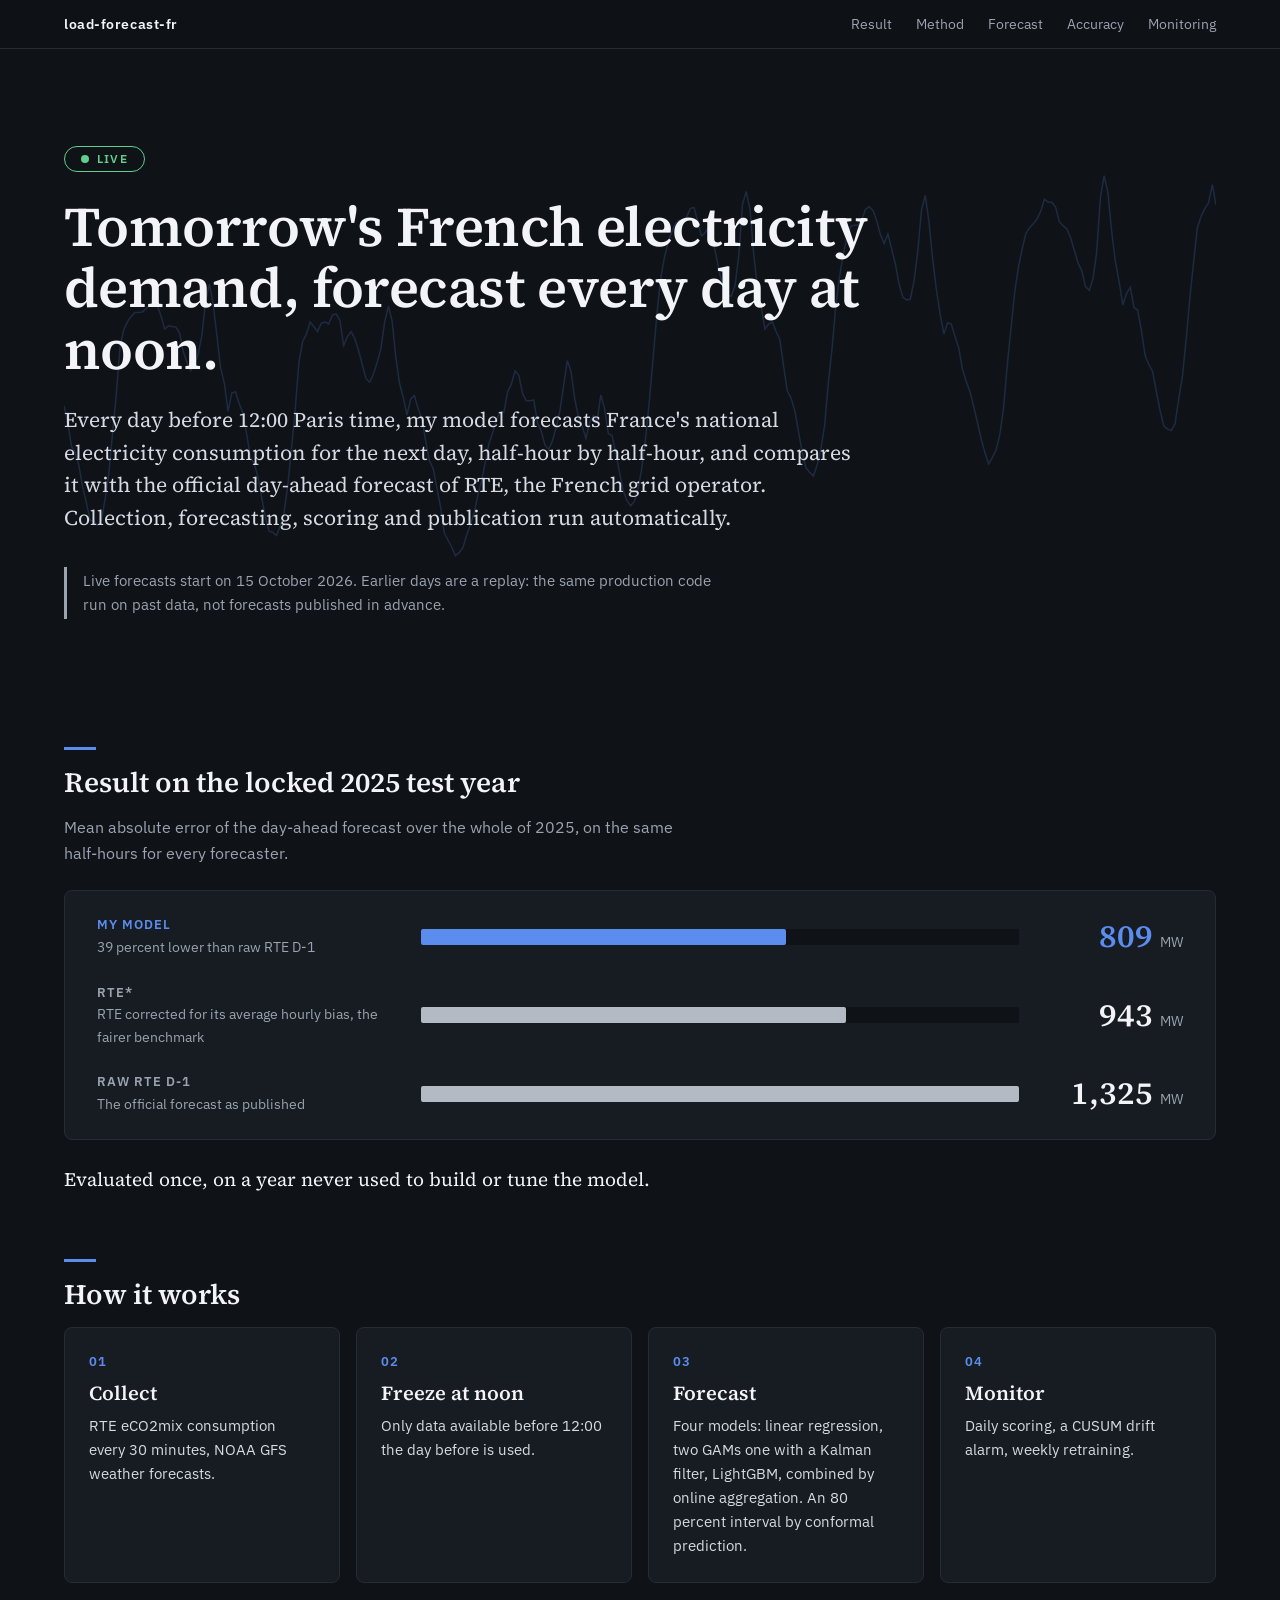
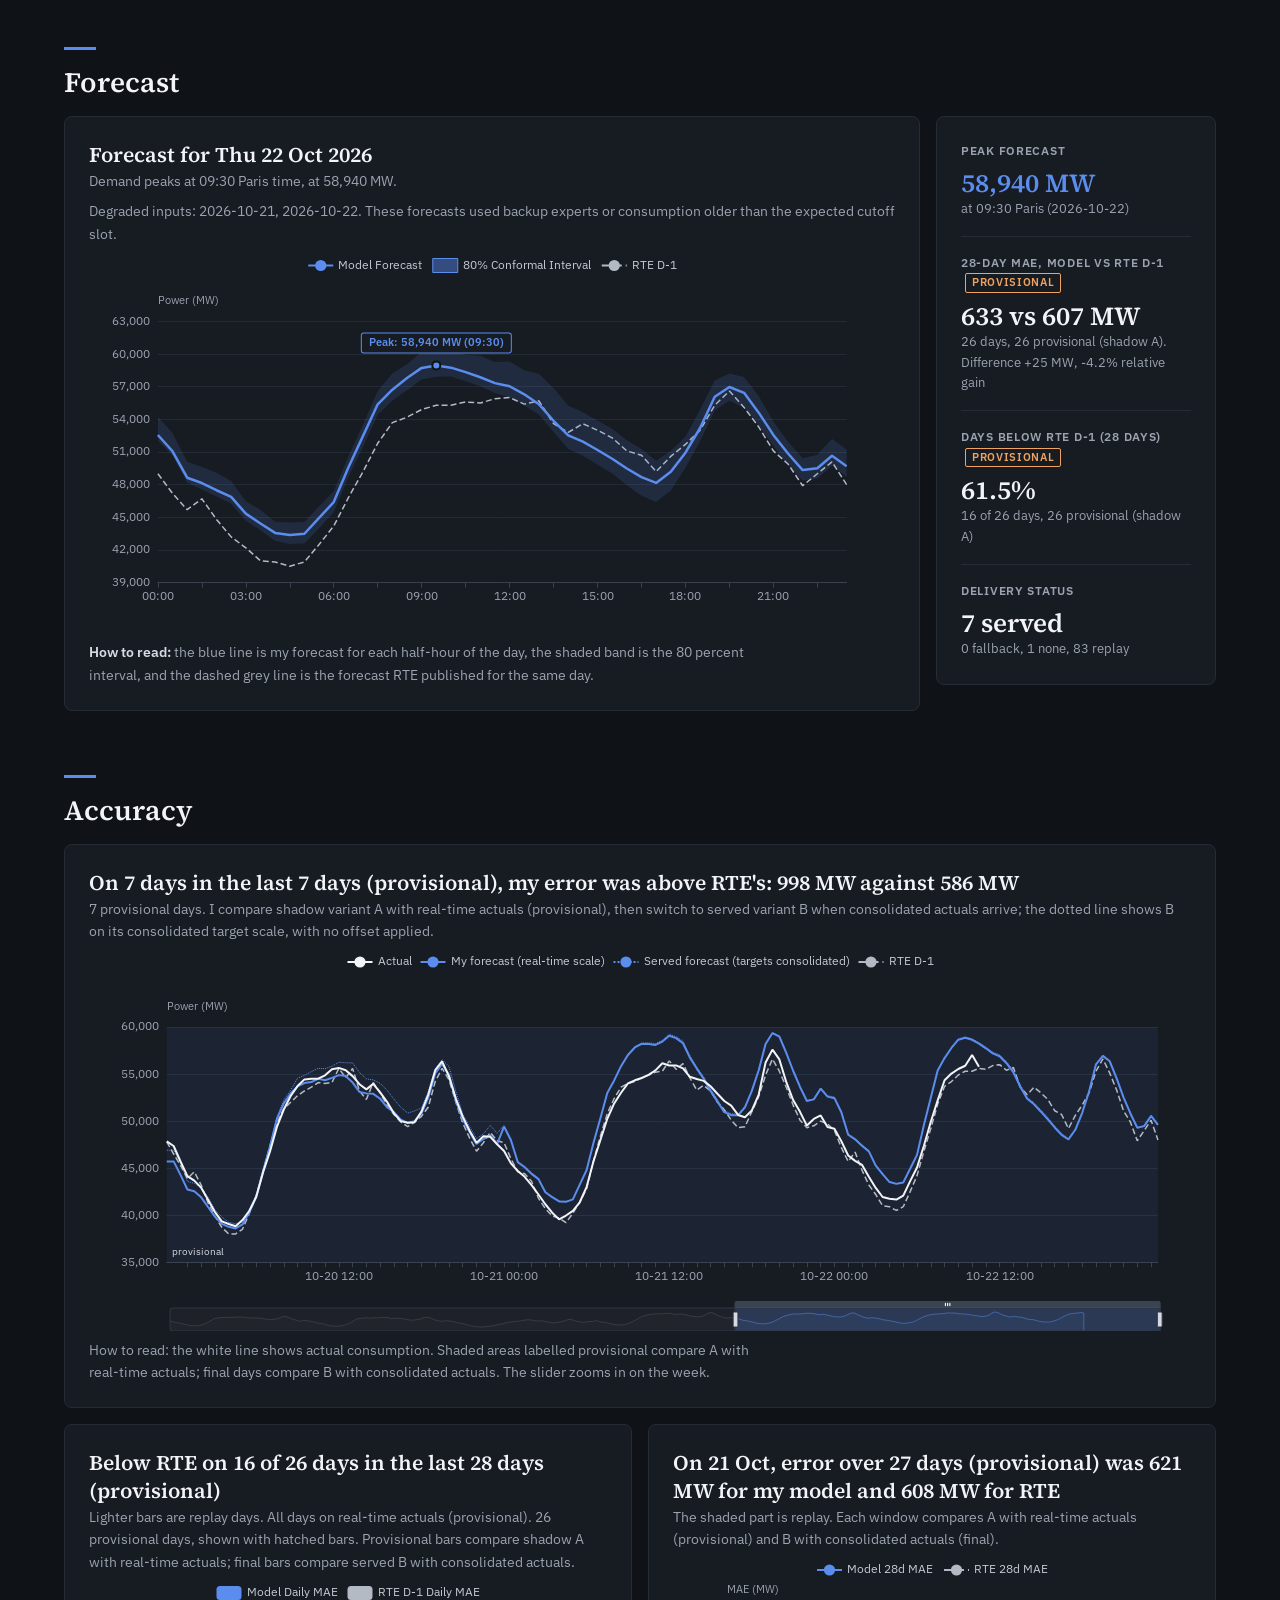
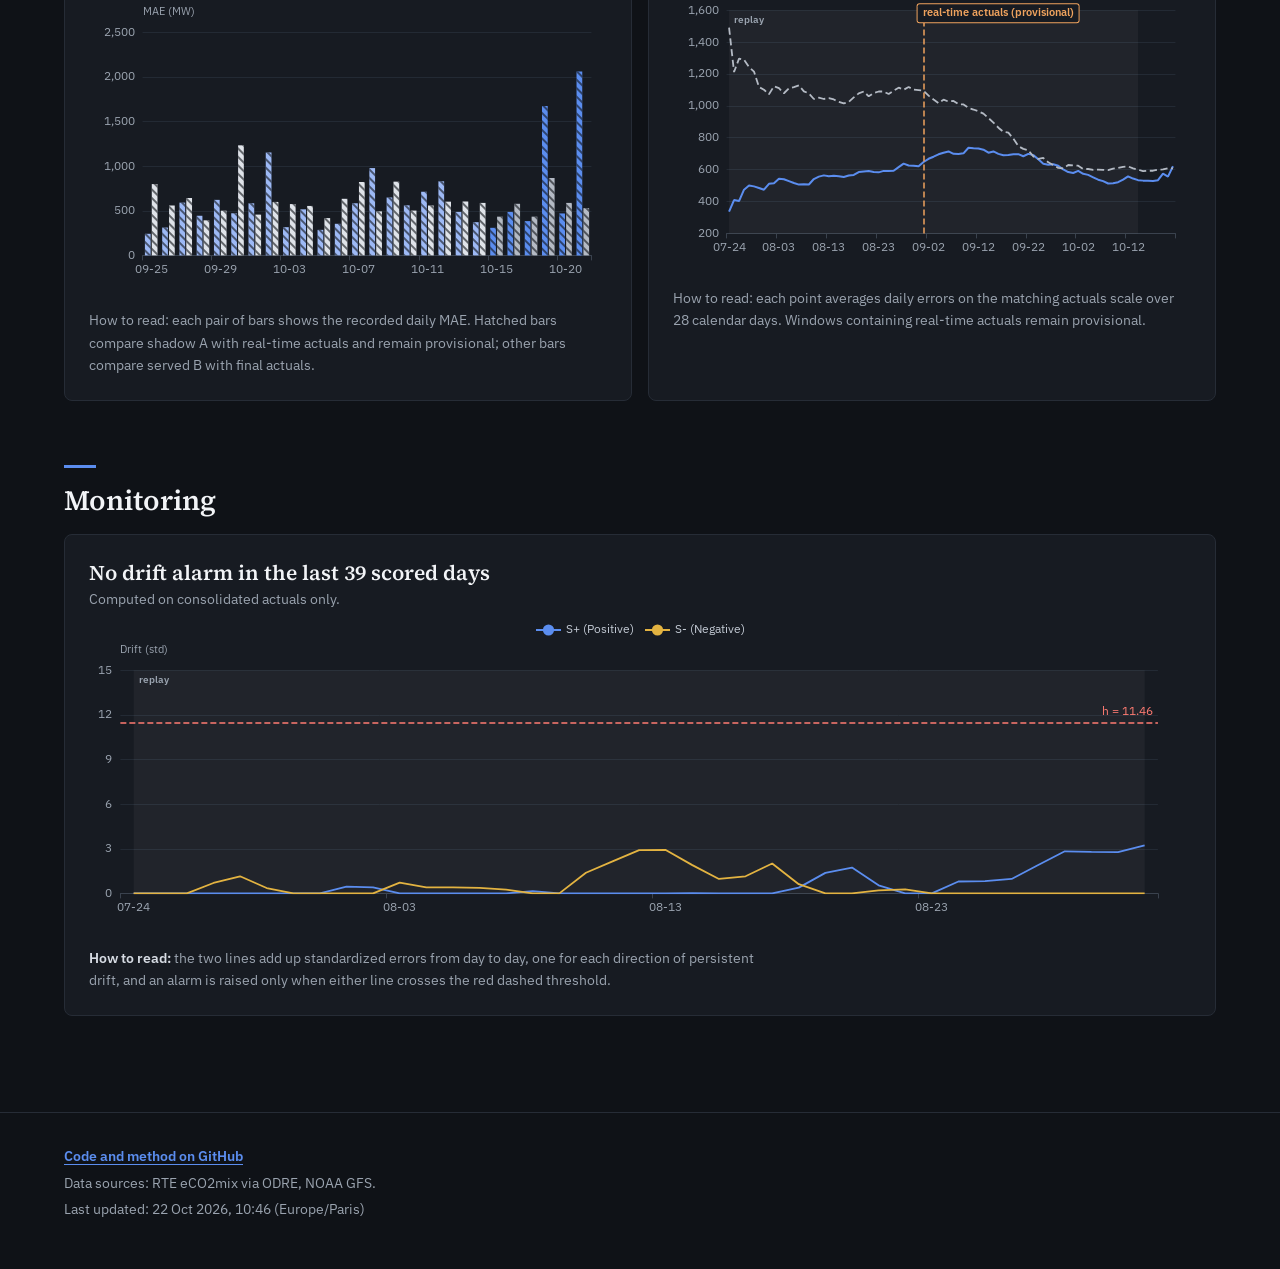
==== commit 508b9fb1: "Update public site data (2026-10-22 10:46:19)" ====
--- a/index.html
+++ b/index.html
@@ -106,6 +106,7 @@
               <span id="tomorrow-rte-note" class="chart-flag" hidden>RTE D-1 not yet published</span>
             </div>
             <p class="chart-finding" id="tomorrow-finding"></p>
+            <p class="chart-finding" id="degraded-inputs" role="status" hidden></p>
             <div id="chart-tomorrow" class="chart"></div>
             <p class="how-to-read"><strong>How to read:</strong> the blue line is my forecast for each half-hour of the day, the shaded band is the 80 percent interval, and the dashed grey line is the forecast RTE published for the same day.</p>
           </article>
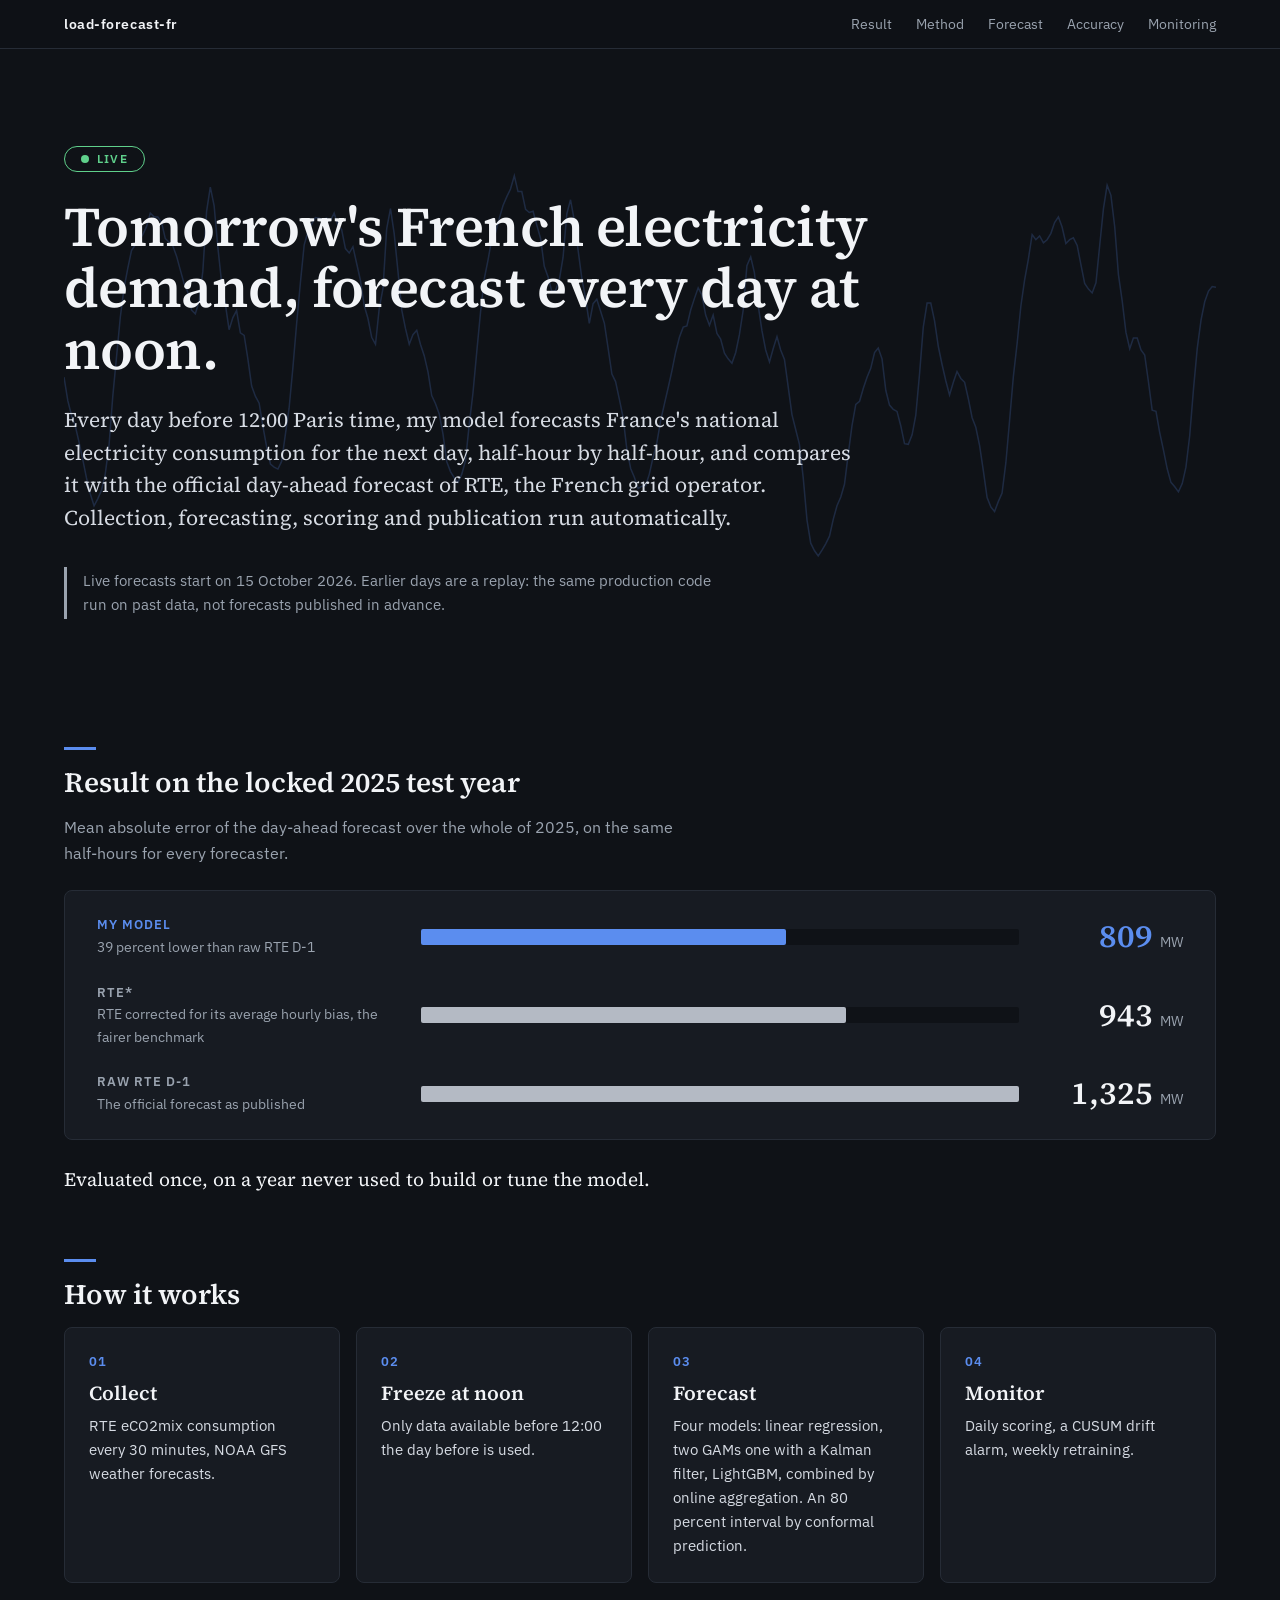
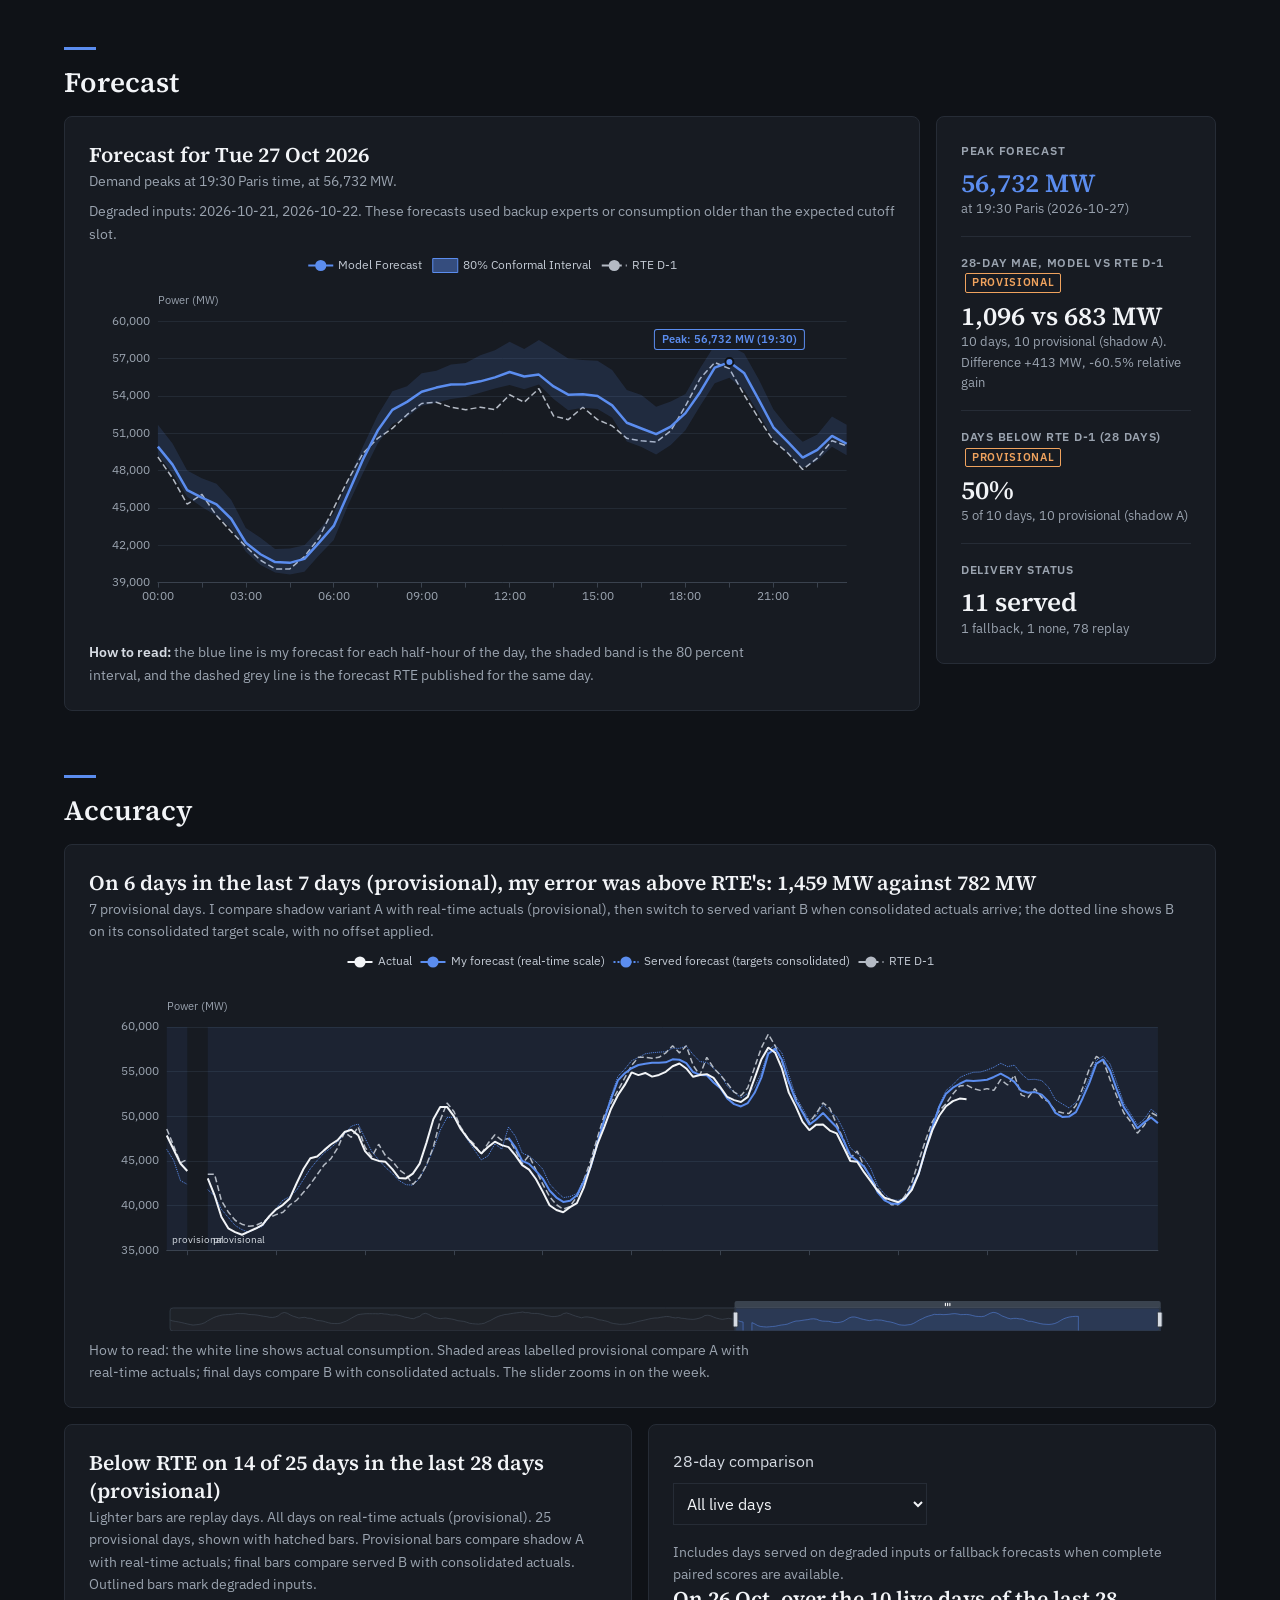
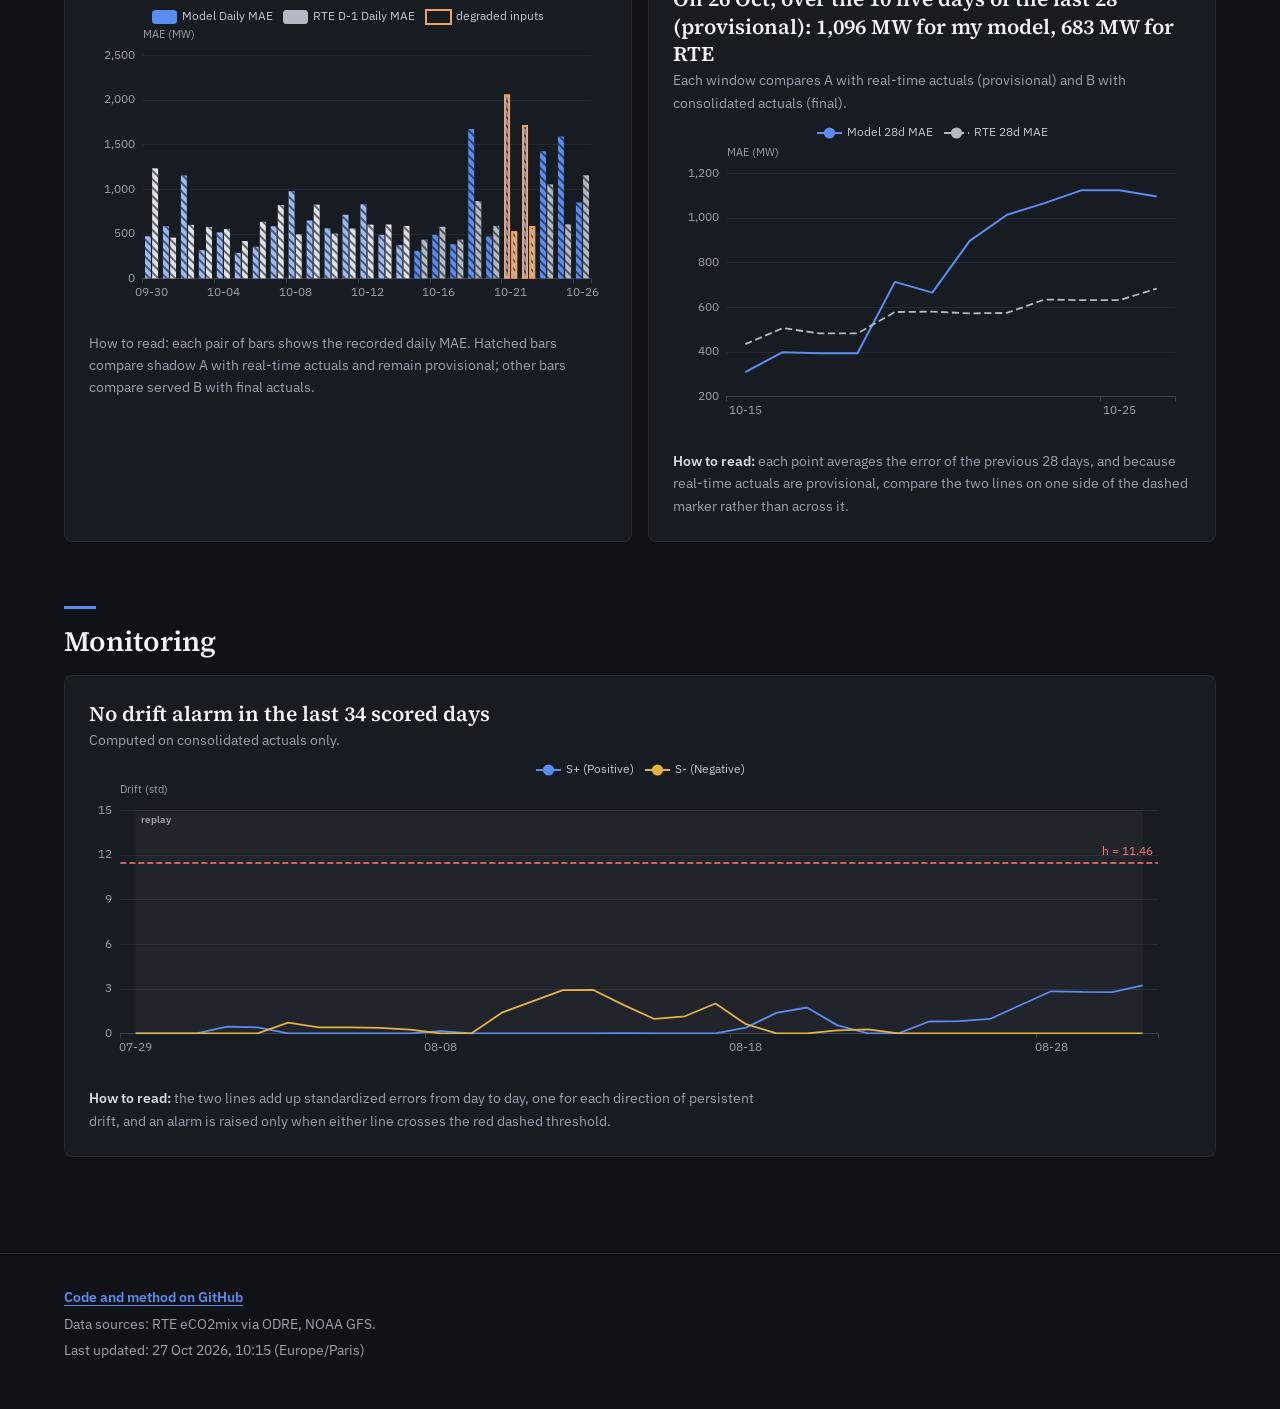
==== commit cff83b16: "Update public site data (2026-10-27 10:15:19)" ====
--- a/index.html
+++ b/index.html
@@ -155,6 +155,12 @@
           </article>
 
           <article class="panel chart-block">
+            <label for="comparison-mode">28-day comparison</label>
+            <select id="comparison-mode">
+              <option value="all_live" selected>All live days</option>
+              <option value="excluding_degraded">Excluding degraded deliveries</option>
+            </select>
+            <p class="how-to-read" id="comparison-scope">Includes days served on degraded inputs or fallback forecasts when complete paired scores are available.</p>
             <h3 class="chart-title" id="title-rolling-mae">Rolling 28-day error</h3>
             <p class="chart-finding" id="rolling-mae-desc"></p>
             <div id="chart-rolling-mae" class="chart chart-compact"></div>
--- a/styles.css
+++ b/styles.css
@@ -678,3 +678,14 @@
     padding: var(--s3) var(--s2) var(--s4);
   }
 }
+
+#comparison-mode {
+  display: block;
+  max-width: 100%;
+  margin: .5rem 0 1rem;
+  padding: .55rem;
+  font: inherit;
+  color: var(--text-strong);
+  background: var(--panel);
+  border: 1px solid var(--border);
+}
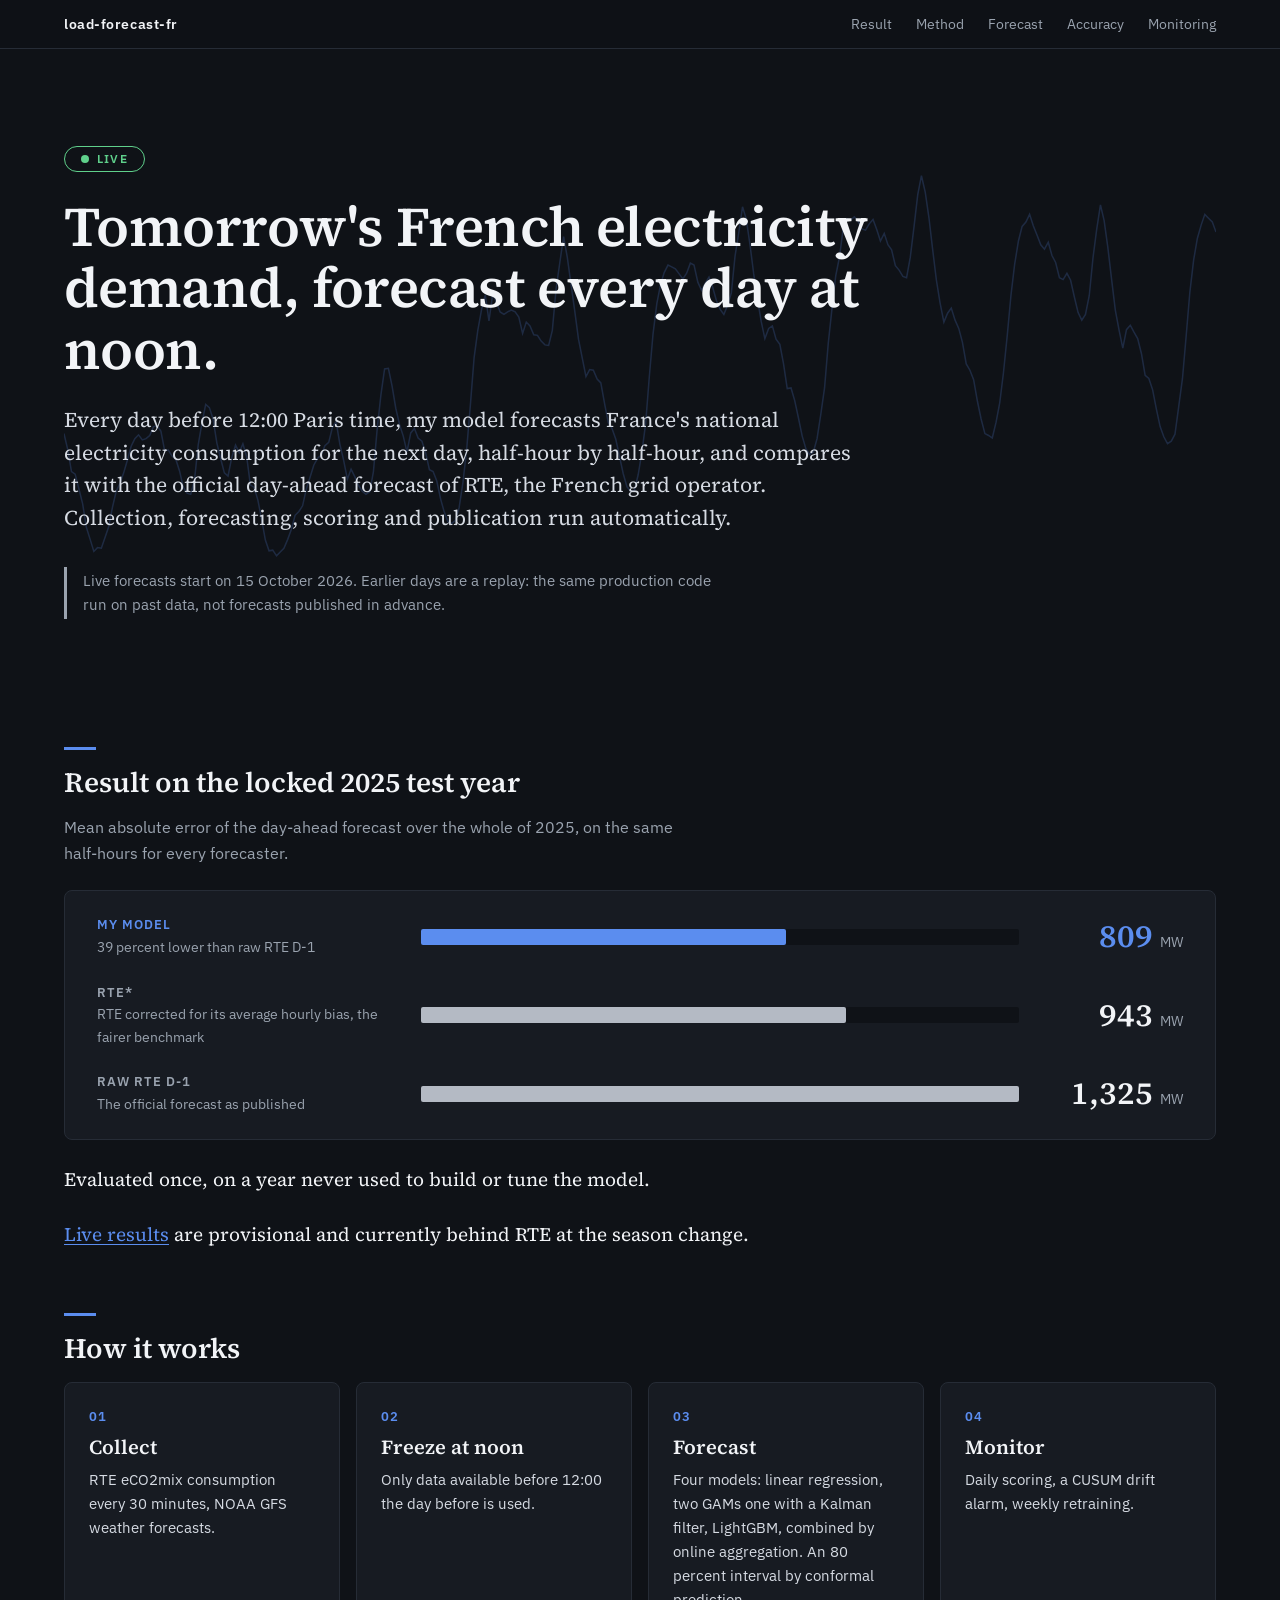
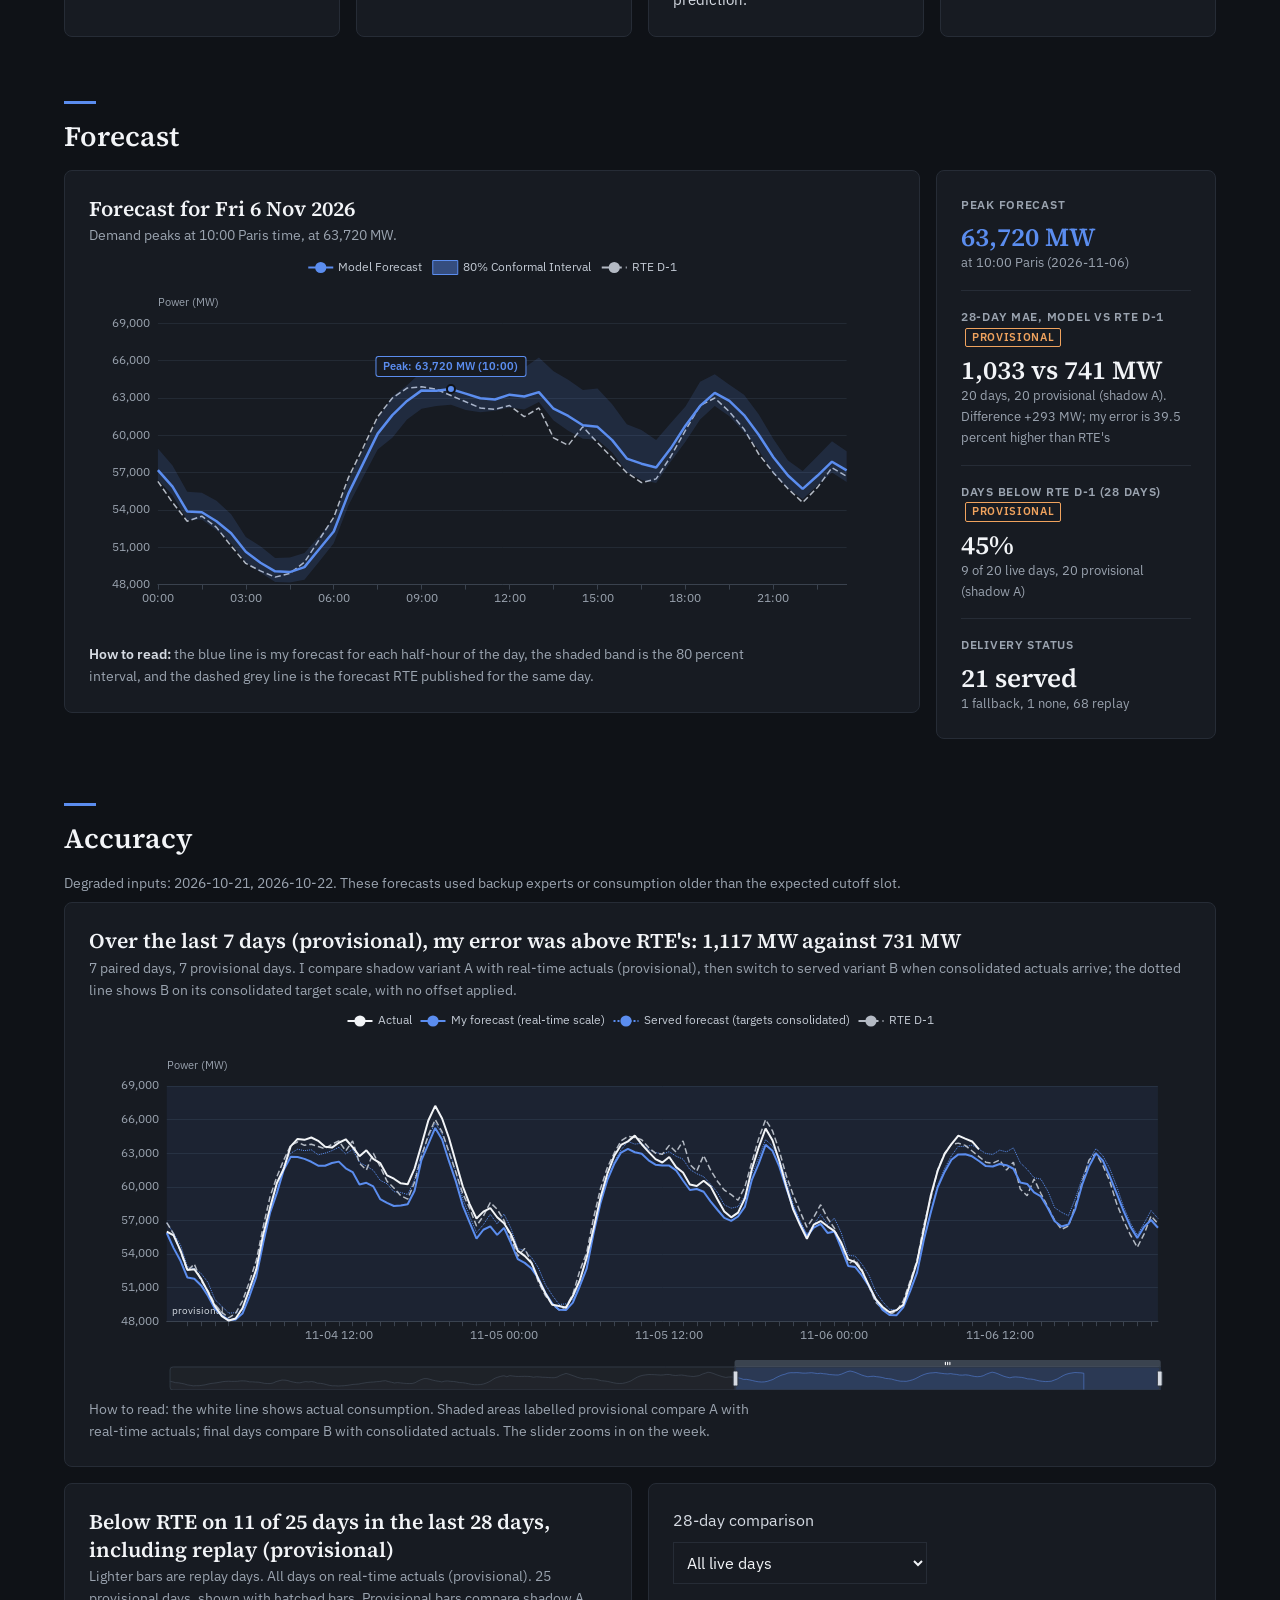
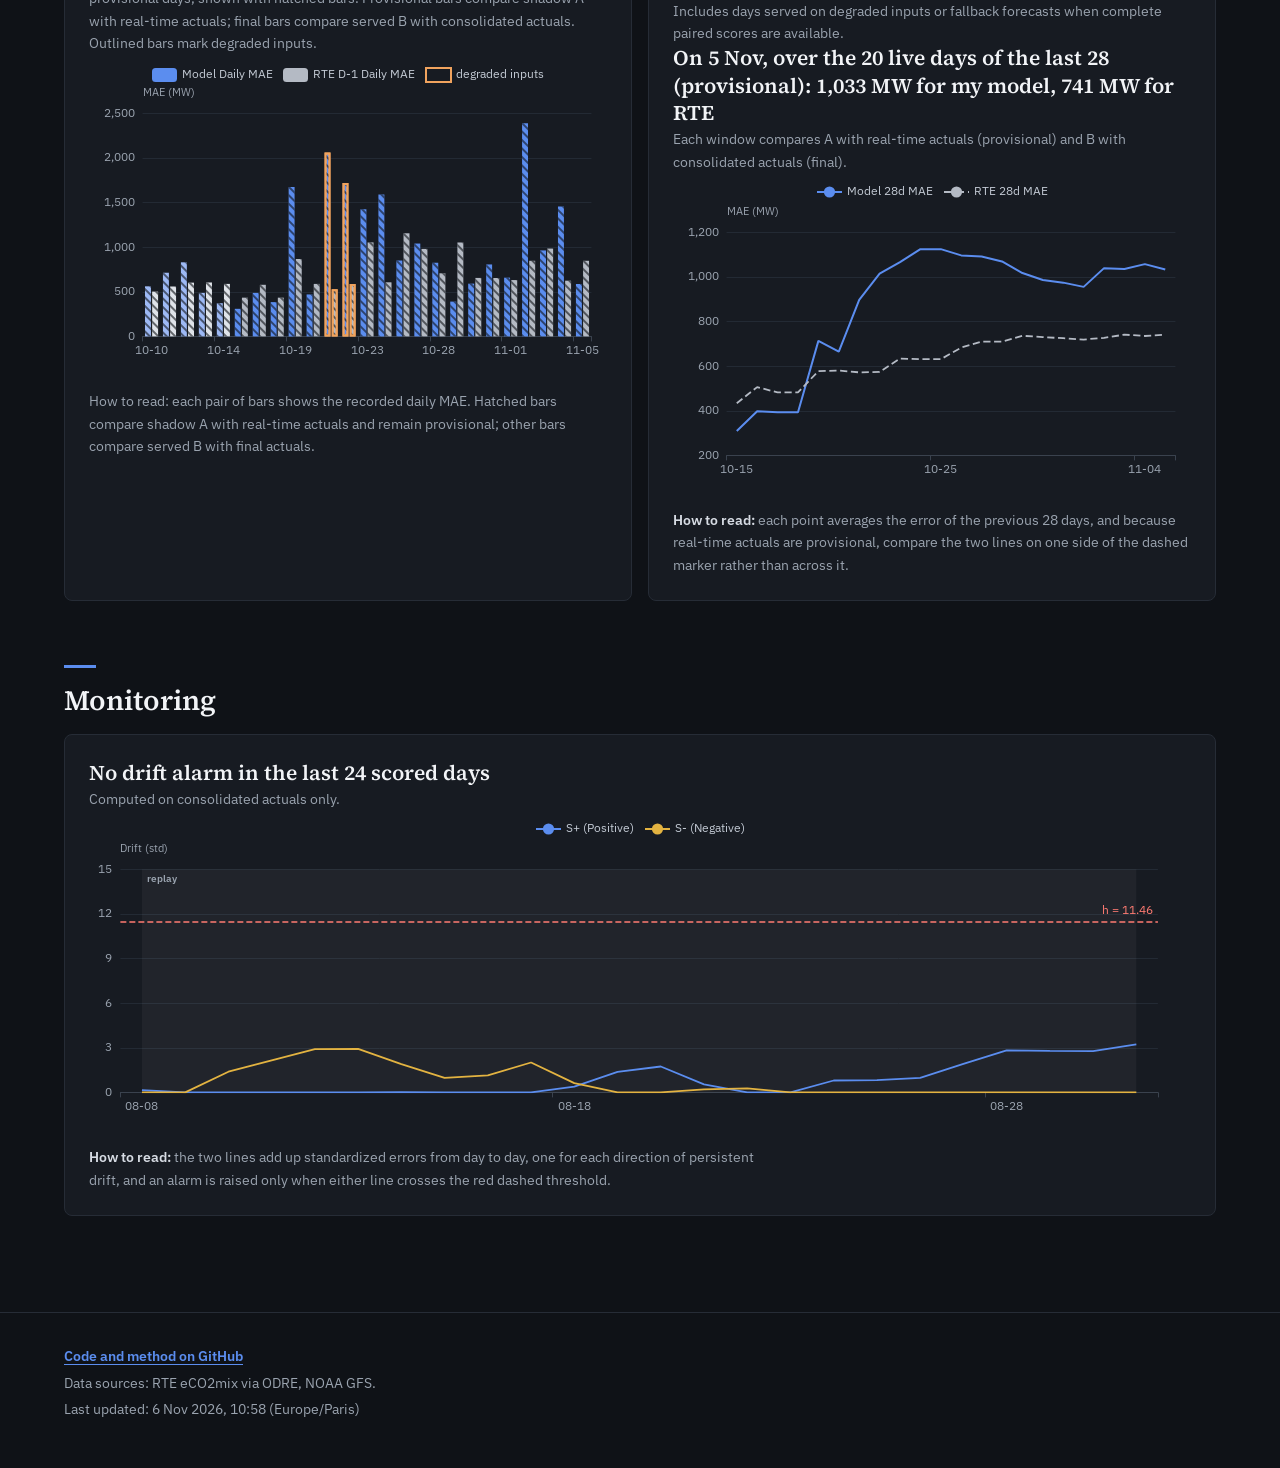
==== commit 7bab730e: "Update public site data (2026-11-06 10:58:13)" ====
--- a/index.html
+++ b/index.html
@@ -67,6 +67,7 @@
         </div>
       </div>
       <p class="result-line">Evaluated once, on a year never used to build or tune the model.</p>
+      <p class="result-line"><a href="#accuracy">Live results</a> are provisional and currently behind RTE at the season change.</p>
     </section>
 
     <section id="method" class="section" aria-labelledby="how-heading">
@@ -106,7 +107,6 @@
               <span id="tomorrow-rte-note" class="chart-flag" hidden>RTE D-1 not yet published</span>
             </div>
             <p class="chart-finding" id="tomorrow-finding"></p>
-            <p class="chart-finding" id="degraded-inputs" role="status" hidden></p>
             <div id="chart-tomorrow" class="chart"></div>
             <p class="how-to-read"><strong>How to read:</strong> the blue line is my forecast for each half-hour of the day, the shaded band is the 80 percent interval, and the dashed grey line is the forecast RTE published for the same day.</p>
           </article>
@@ -138,6 +138,7 @@
 
       <section id="accuracy" class="section" aria-labelledby="accuracy-heading">
         <h2 id="accuracy-heading" class="section-title">Accuracy</h2>
+        <p class="chart-finding" id="degraded-inputs" role="status" hidden></p>
 
         <article class="panel chart-block">
           <h3 class="chart-title" id="title-recent7d">Last 7 days: actual consumption against both forecasts</h3>
